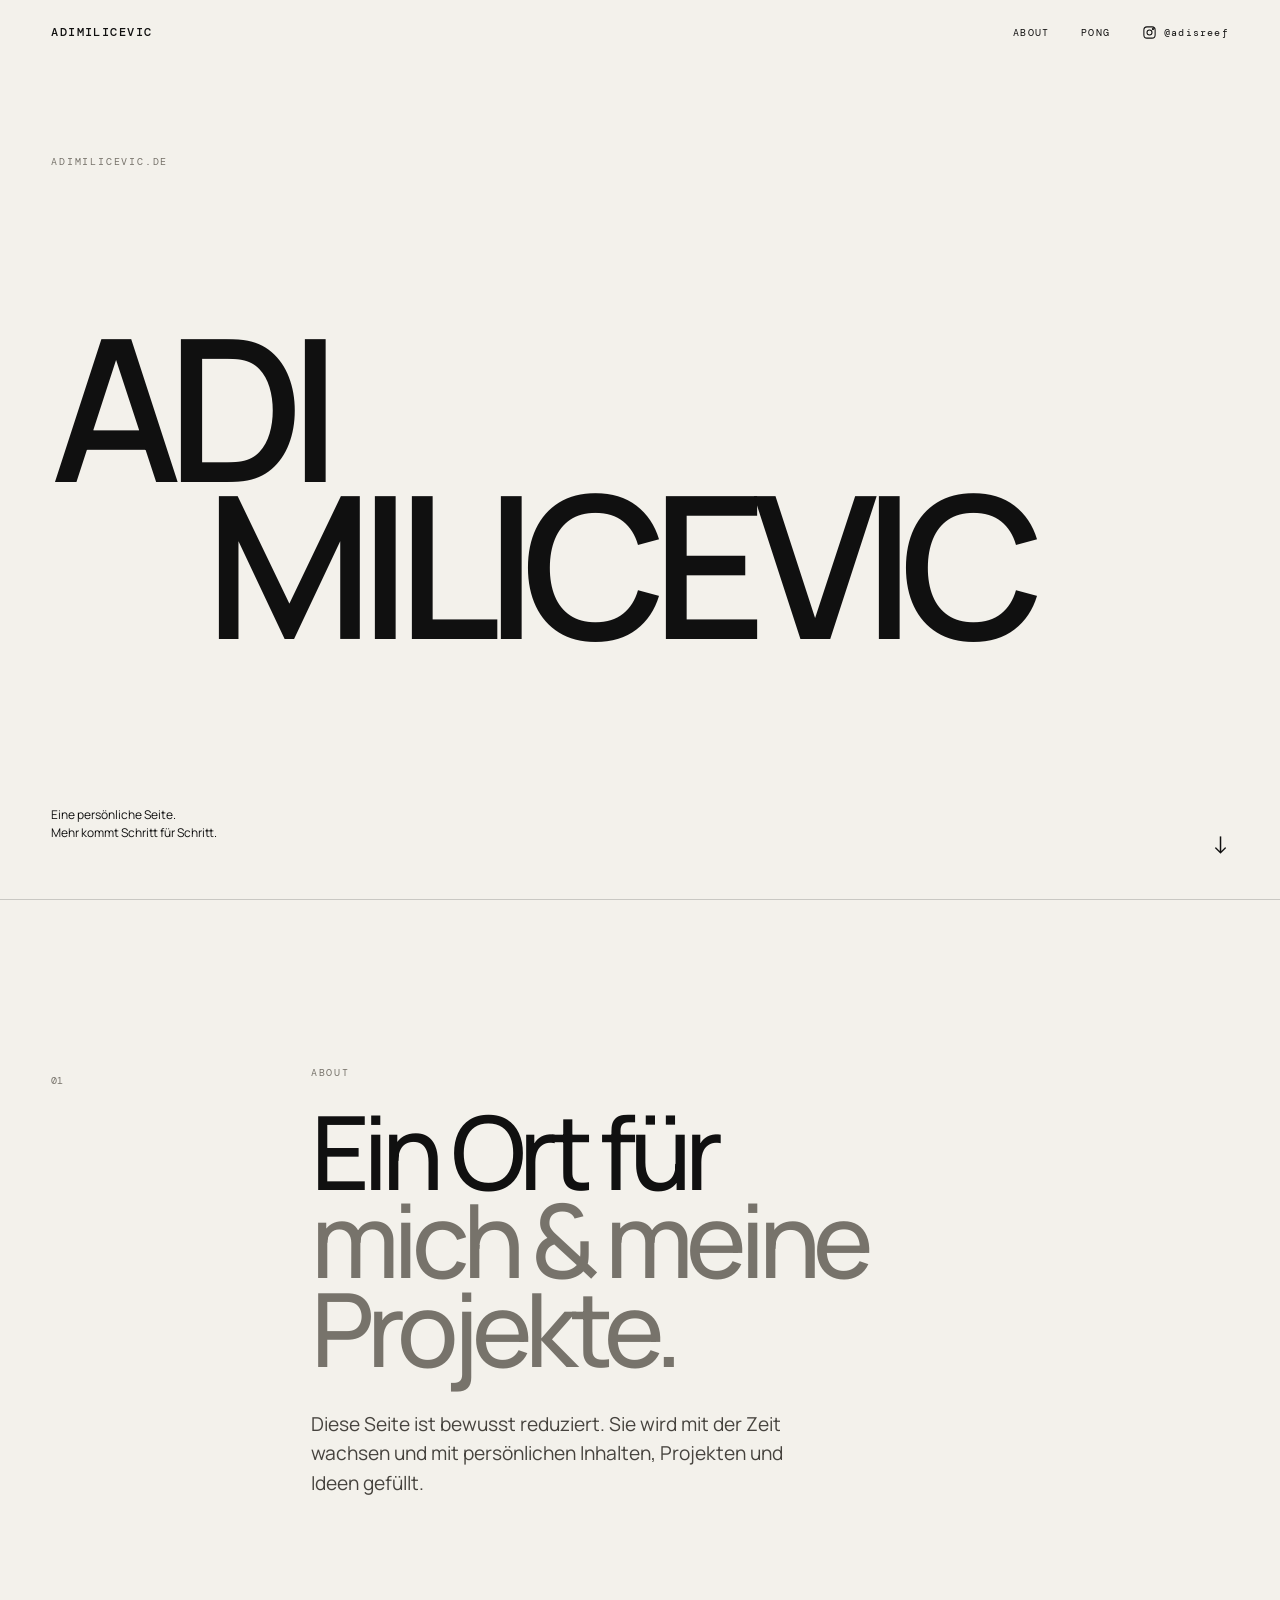
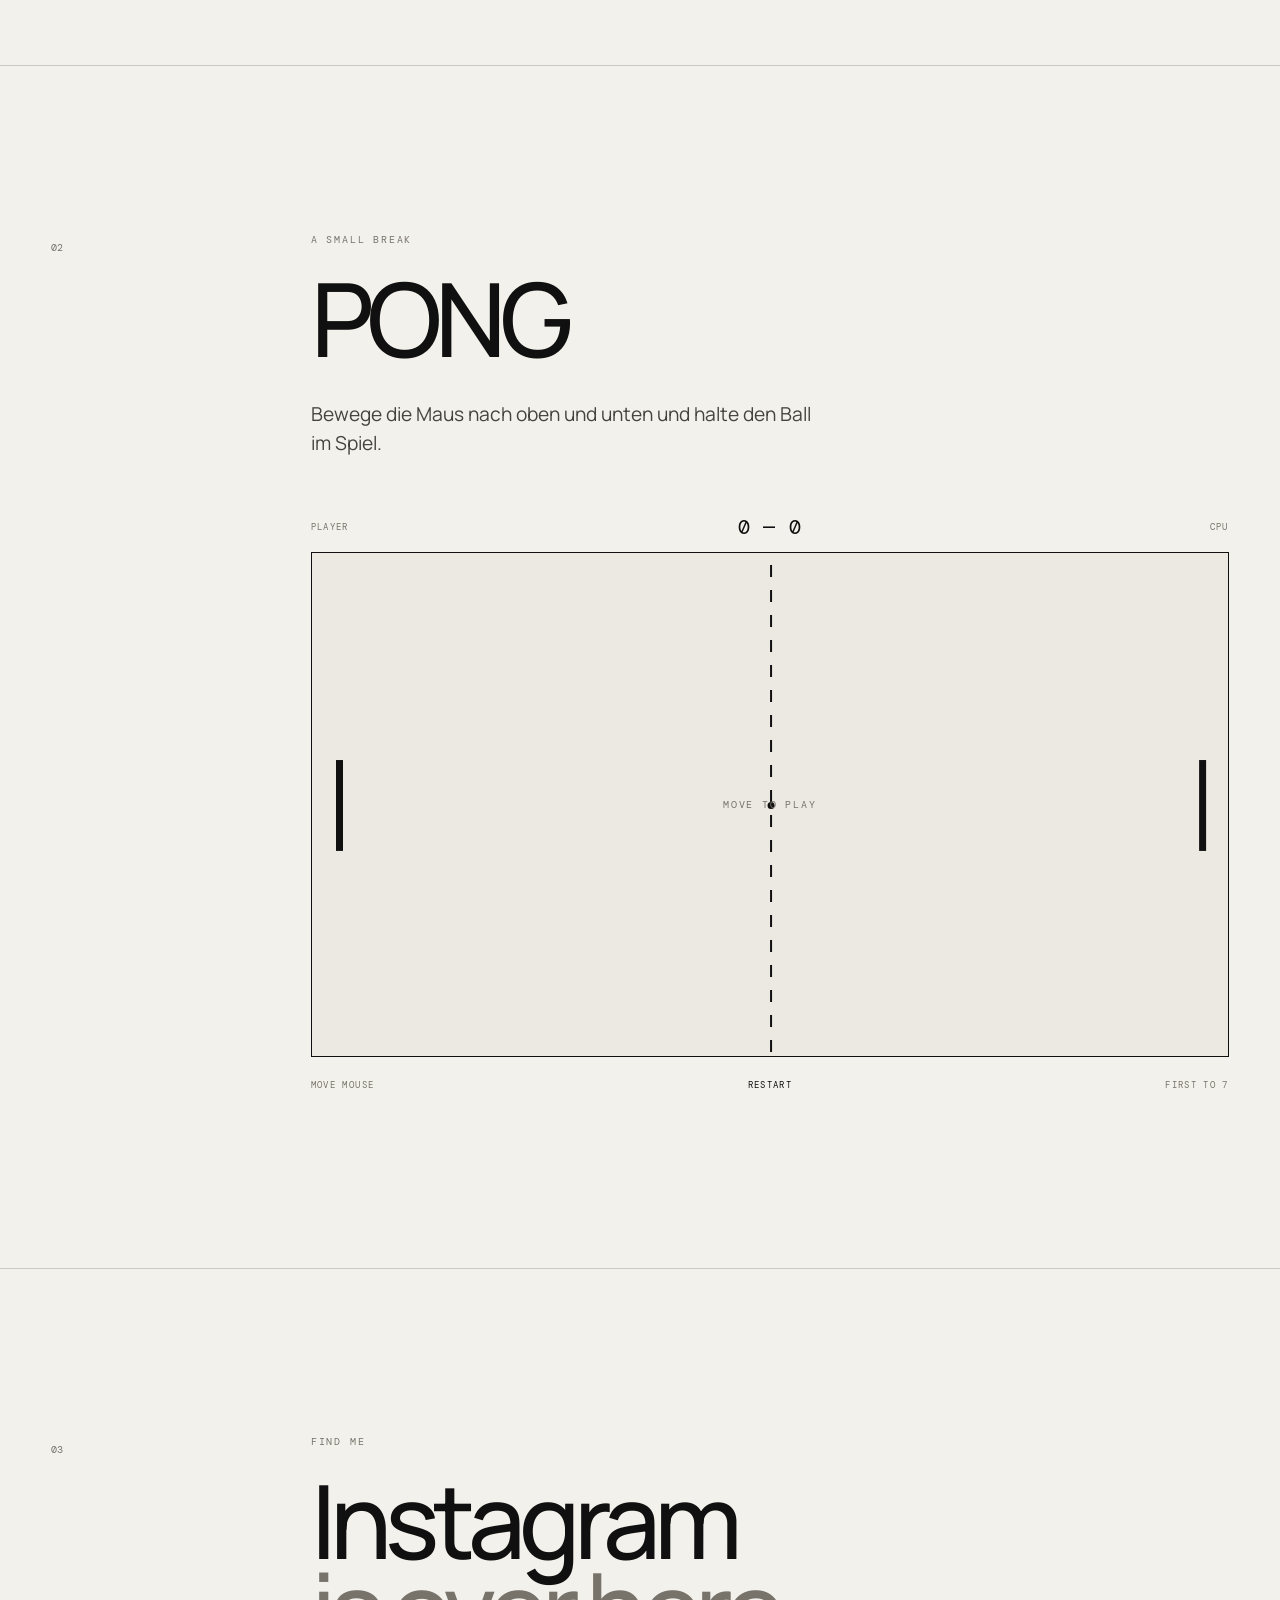
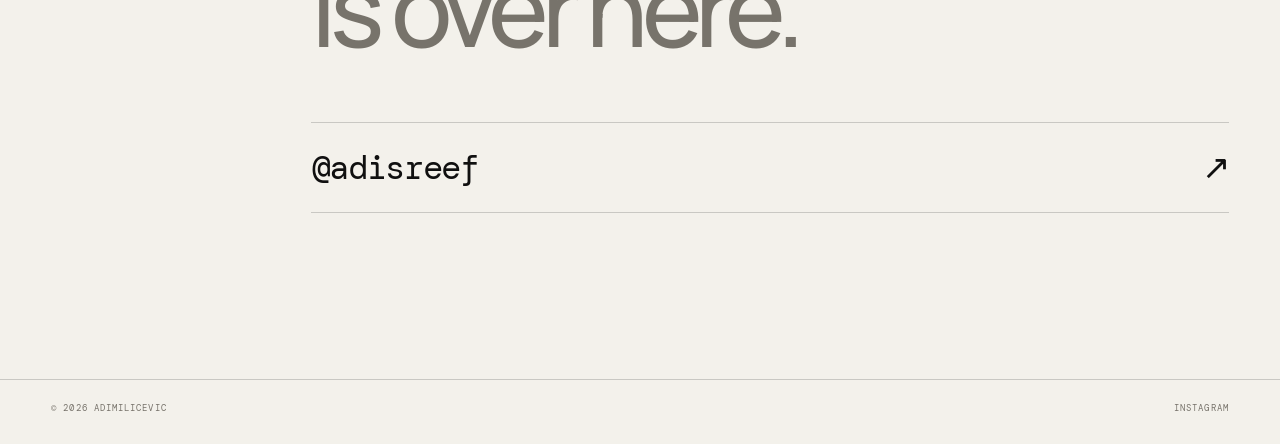
==== index.html @ dd6a11b2 "Add files via upload" ====
<!doctype html>
<html lang="de">
<head>
  <meta charset="utf-8">
  <meta name="viewport" content="width=device-width, initial-scale=1">
  <meta name="description" content="Adi Milicevic — persönliche Website.">
  <title>ADIMILICEVIC — personal</title>
  <link rel="stylesheet" href="style.css">
</head>
<body>
  <header class="site-header">
    <a class="brand" href="#top" aria-label="ADIMILICEVIC Startseite">ADIMILICEVIC</a>
    <nav aria-label="Hauptnavigation">
      <a href="#about">ABOUT</a>
      <a href="#pong">PONG</a>
      <a class="instagram-link" href="https://www.instagram.com/adisreef/" target="_blank" rel="noopener noreferrer" aria-label="Instagram @adisreef">
        <svg viewBox="0 0 24 24" aria-hidden="true"><rect x="3" y="3" width="18" height="18" rx="5"></rect><circle cx="12" cy="12" r="4"></circle><circle cx="17.5" cy="6.5" r="1"></circle></svg>
        <span>@adisreef</span>
      </a>
    </nav>
  </header>

  <main id="top">
    <section class="hero">
      <p class="eyebrow reveal">ADIMILICEVIC.DE</p>
      <h1 class="hero-title reveal">
        <span>ADI</span>
        <span>MILICEVIC</span>
      </h1>
      <div class="hero-bottom reveal">
        <p>Eine persönliche Seite.<br>Mehr kommt Schritt für Schritt.</p>
        <span class="scroll-mark" aria-hidden="true">↓</span>
      </div>
    </section>

    <section id="about" class="section about">
      <div class="section-number">01</div>
      <div>
        <p class="section-kicker">ABOUT</p>
        <h2>Ein Ort für<br><em>mich &amp; meine Projekte.</em></h2>
        <p class="body-copy">Diese Seite ist bewusst reduziert. Sie wird mit der Zeit wachsen und mit persönlichen Inhalten, Projekten und Ideen gefüllt.</p>
      </div>
    </section>

    <section id="pong" class="section pong-section">
      <div class="section-number">02</div>
      <div class="pong-content">
        <div class="pong-heading">
          <p class="section-kicker">A SMALL BREAK</p>
          <h2>PONG</h2>
          <p class="body-copy">Bewege die Maus nach oben und unten und halte den Ball im Spiel.</p>
        </div>

        <div class="pong-frame">
          <div class="pong-topline">
            <span>PLAYER</span>
            <span id="score" aria-live="polite">0 — 0</span>
            <span>CPU</span>
          </div>
          <div class="pong-stage" id="pongStage">
            <canvas id="pongCanvas" aria-label="Pong-Spiel"></canvas>
            <div class="pong-message" id="pongMessage">MOVE TO PLAY</div>
          </div>
          <div class="pong-bottomline">
            <span>MOVE MOUSE</span>
            <button id="restart" type="button">RESTART</button>
            <span>FIRST TO 7</span>
          </div>
        </div>
      </div>
    </section>

    <section class="section contact">
      <div class="section-number">03</div>
      <div class="contact-content">
        <p class="section-kicker">FIND ME</p>
        <h2>Instagram<br><em>is over here.</em></h2>
        <a class="big-link" href="https://www.instagram.com/adisreef/" target="_blank" rel="noopener noreferrer">
          <span>@adisreef</span>
          <span aria-hidden="true">↗</span>
        </a>
      </div>
    </section>
  </main>

  <footer>
    <span>© <span id="year"></span> ADIMILICEVIC</span>
    <a href="https://www.instagram.com/adisreef/" target="_blank" rel="noopener noreferrer">INSTAGRAM</a>
  </footer>

  <script src="script.js"></script>
</body>
</html>
---- style.css ----
@import url('https://fonts.googleapis.com/css2?family=DM+Mono:wght@400;500&family=Manrope:wght@400;500;600;700&display=swap');

:root {
  --bg: #f3f1eb;
  --ink: #101010;
  --muted: #77736b;
  --line: rgba(16,16,16,.18);
  --accent: #101010;
  --pad: clamp(20px, 4vw, 56px);
}

* { box-sizing: border-box; }
html { scroll-behavior: smooth; }
body {
  margin: 0;
  background: var(--bg);
  color: var(--ink);
  font-family: "Manrope", Arial, sans-serif;
  -webkit-font-smoothing: antialiased;
}
a { color: inherit; text-decoration: none; }
button { font: inherit; }

.site-header {
  position: absolute;
  inset: 0 0 auto;
  z-index: 10;
  display: flex;
  justify-content: space-between;
  align-items: center;
  gap: 24px;
  padding: 24px var(--pad);
  mix-blend-mode: multiply;
}
.brand, nav a, .section-kicker, .eyebrow, .section-number, footer, .pong-topline, .pong-bottomline {
  font-family: "DM Mono", monospace;
}
.brand {
  font-size: 12px;
  letter-spacing: .12em;
  font-weight: 500;
}
nav { display: flex; align-items: center; gap: clamp(14px, 2.5vw, 34px); }
nav a {
  font-size: 10px;
  letter-spacing: .12em;
  transition: opacity .25s ease;
}
nav a:hover { opacity: .45; }
.instagram-link { display: inline-flex; align-items: center; gap: 7px; }
.instagram-link svg { width: 15px; height: 15px; fill: none; stroke: currentColor; stroke-width: 1.7; }

.hero {
  min-height: 100svh;
  padding: 145px var(--pad) 44px;
  display: flex;
  flex-direction: column;
  justify-content: space-between;
  border-bottom: 1px solid var(--line);
}
.eyebrow { font-size: 10px; letter-spacing: .18em; color: var(--muted); }
.hero-title {
  margin: 5vh 0;
  font-size: clamp(4.2rem, 15.5vw, 15rem);
  line-height: .79;
  letter-spacing: -.075em;
  font-weight: 600;
  text-transform: uppercase;
}
.hero-title span { display: block; }
.hero-title span:last-child { padding-left: clamp(1.5rem, 12vw, 13rem); }
.hero-bottom {
  display: flex;
  justify-content: space-between;
  align-items: flex-end;
  font-size: 12px;
  line-height: 1.55;
}
.scroll-mark { font-size: 24px; line-height: 1; }

.section {
  display: grid;
  grid-template-columns: minmax(50px, 1fr) minmax(0, 4fr);
  gap: 30px;
  padding: clamp(90px, 13vw, 180px) var(--pad);
  border-bottom: 1px solid var(--line);
}
.section-number { font-size: 10px; color: var(--muted); padding-top: 8px; }
.section-kicker { font-size: 10px; letter-spacing: .18em; margin: 0 0 28px; color: var(--muted); }
h2 {
  font-size: clamp(3rem, 8vw, 8.5rem);
  line-height: .86;
  letter-spacing: -.065em;
  font-weight: 500;
  margin: 0;
}
h2 em { font-style: normal; color: var(--muted); }
.body-copy {
  max-width: 520px;
  margin: 38px 0 0;
  font-size: clamp(15px, 1.5vw, 20px);
  line-height: 1.55;
  color: #46433e;
}

.pong-content { min-width: 0; }
.pong-heading { margin-bottom: 55px; }
.pong-frame { max-width: 980px; }
.pong-topline, .pong-bottomline {
  display: grid;
  grid-template-columns: 1fr auto 1fr;
  align-items: center;
  gap: 16px;
  font-size: 9px;
  letter-spacing: .15em;
  color: var(--muted);
  margin-bottom: 12px;
}
.pong-topline span:nth-child(2) { color: var(--ink); font-size: 20px; letter-spacing: .04em; }
.pong-topline span:last-child, .pong-bottomline span:last-child { text-align: right; }
.pong-stage {
  position: relative;
  width: 100%;
  aspect-ratio: 16 / 8.8;
  min-height: 240px;
  border: 1px solid var(--ink);
  background: #ebe9e2;
  overflow: hidden;
  cursor: none;
  touch-action: none;
}
#pongCanvas { display: block; width: 100%; height: 100%; }
.pong-message {
  position: absolute;
  inset: 0;
  display: grid;
  place-items: center;
  pointer-events: none;
  font: 10px "DM Mono", monospace;
  letter-spacing: .18em;
  color: var(--muted);
  transition: opacity .3s ease;
}
.pong-bottomline { margin: 12px 0 0; }
#restart {
  border: 0;
  background: transparent;
  padding: 10px;
  color: var(--ink);
  cursor: pointer;
  letter-spacing: .15em;
  font: 9px "DM Mono", monospace;
}
#restart:hover { text-decoration: underline; }

.contact-content { min-width: 0; }
.contact h2 { margin-bottom: 70px; }
.big-link {
  display: flex;
  justify-content: space-between;
  align-items: center;
  border-top: 1px solid var(--line);
  border-bottom: 1px solid var(--line);
  padding: 22px 0;
  font: clamp(20px, 3vw, 34px) "DM Mono", monospace;
  letter-spacing: -.04em;
  transition: padding .3s ease;
}
.big-link:hover { padding-left: 18px; padding-right: 18px; }

footer {
  display: flex;
  justify-content: space-between;
  gap: 20px;
  padding: 22px var(--pad) 30px;
  font-size: 9px;
  letter-spacing: .12em;
  color: var(--muted);
}

.reveal { animation: rise .9s cubic-bezier(.2,.7,.2,1) both; }
.reveal:nth-child(2) { animation-delay: .08s; }
.reveal:nth-child(3) { animation-delay: .16s; }
@keyframes rise { from { opacity: 0; transform: translateY(22px); } to { opacity: 1; transform: translateY(0); } }

@media (prefers-reduced-motion: reduce) {
  html { scroll-behavior: auto; }
  .reveal { animation: none; }
  .big-link { transition: none; }
}

@media (max-width: 700px) {
  .site-header { position: relative; padding-top: 20px; }
  nav a:not(.instagram-link) { display: none; }
  .hero { min-height: calc(100svh - 58px); padding-top: 70px; }
  .hero-title { font-size: clamp(4rem, 20vw, 7rem); }
  .hero-title span:last-child { padding-left: 0; }
  .section { grid-template-columns: 1fr; gap: 22px; }
  .section-number { padding-top: 0; }
  h2 { font-size: clamp(3.1rem, 15vw, 5.5rem); }
  .pong-stage { min-height: 210px; }
  footer { flex-direction: column; }
}
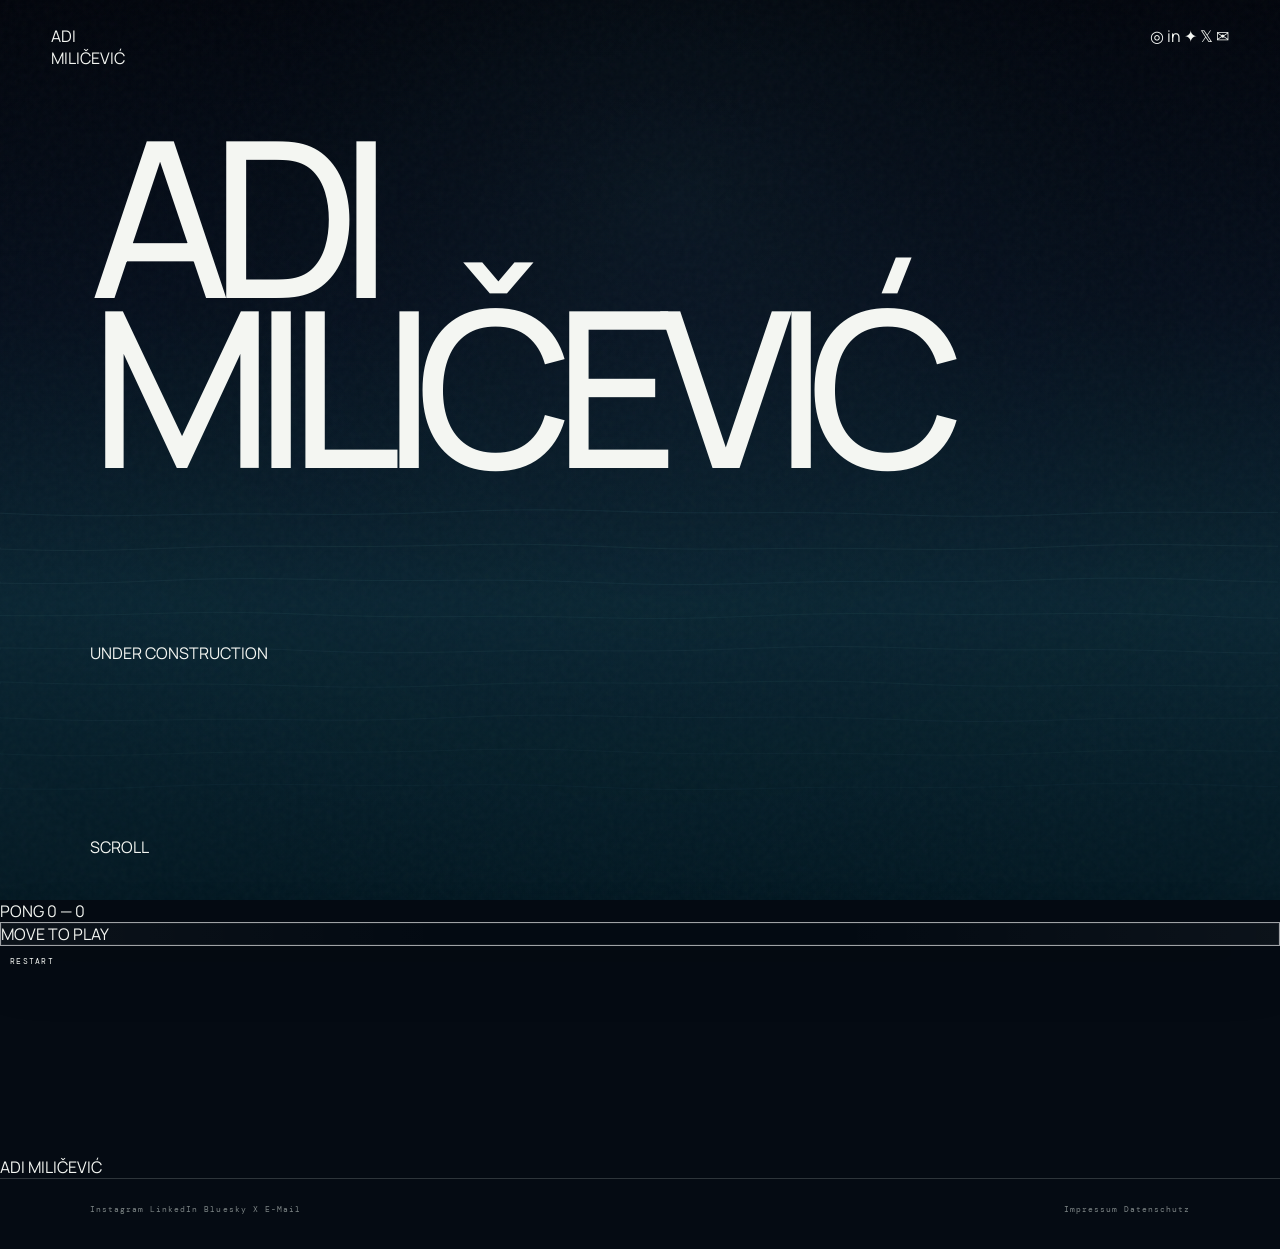
==== commit 75ff26f9: "Add files via upload" ====
--- a/index.html
+++ b/index.html
@@ -3,89 +3,71 @@
 <head>
   <meta charset="utf-8">
   <meta name="viewport" content="width=device-width, initial-scale=1">
-  <meta name="description" content="Adi Milicevic — persönliche Website.">
-  <title>ADIMILICEVIC — personal</title>
+  <meta name="description" content="ADI MILIČEVIĆ — personal website">
+  <title>ADI MILIČEVIĆ</title>
+  <link rel="preconnect" href="https://fonts.googleapis.com">
+  <link rel="preconnect" href="https://fonts.gstatic.com" crossorigin>
+  <link href="https://fonts.googleapis.com/css2?family=DM+Mono:wght@300;400&family=Manrope:wght@300;400;500;600&display=swap" rel="stylesheet">
   <link rel="stylesheet" href="style.css">
 </head>
 <body>
-  <header class="site-header">
-    <a class="brand" href="#top" aria-label="ADIMILICEVIC Startseite">ADIMILICEVIC</a>
-    <nav aria-label="Hauptnavigation">
-      <a href="#about">ABOUT</a>
-      <a href="#pong">PONG</a>
-      <a class="instagram-link" href="https://www.instagram.com/adisreef/" target="_blank" rel="noopener noreferrer" aria-label="Instagram @adisreef">
-        <svg viewBox="0 0 24 24" aria-hidden="true"><rect x="3" y="3" width="18" height="18" rx="5"></rect><circle cx="12" cy="12" r="4"></circle><circle cx="17.5" cy="6.5" r="1"></circle></svg>
-        <span>@adisreef</span>
-      </a>
-    </nav>
+  <canvas id="world" aria-hidden="true"></canvas>
+  <div class="grain" aria-hidden="true"></div>
+
+  <header class="topbar">
+    <a class="brand" href="#top" aria-label="ADI MILIČEVIĆ">ADI<br>MILIČEVIĆ</a>
+    <div class="top-socials" aria-label="Social links">
+      <a href="https://www.instagram.com/adisreef/" target="_blank" rel="noopener" aria-label="Instagram">◎</a>
+      <a href="https://de.linkedin.com/in/adi-milicevic-625405439" target="_blank" rel="noopener" aria-label="LinkedIn">in</a>
+      <a href="https://bsky.app/profile/milicevic.bsky.social" target="_blank" rel="noopener" aria-label="Bluesky">✦</a>
+      <a href="https://x.com/adimilicevic" target="_blank" rel="noopener" aria-label="X">𝕏</a>
+      <a href="mailto:Adi.Milicevic@googlemail.com" aria-label="E-Mail">✉</a>
+    </div>
   </header>
 
   <main id="top">
     <section class="hero">
-      <p class="eyebrow reveal">ADIMILICEVIC.DE</p>
-      <h1 class="hero-title reveal">
-        <span>ADI</span>
-        <span>MILICEVIC</span>
-      </h1>
-      <div class="hero-bottom reveal">
-        <p>Eine persönliche Seite.<br>Mehr kommt Schritt für Schritt.</p>
-        <span class="scroll-mark" aria-hidden="true">↓</span>
+      <div class="hero-name">
+        <h1>ADI<br>MILIČEVIĆ</h1>
+      </div>
+      <div class="construction">UNDER CONSTRUCTION</div>
+      <div class="scroll-note">SCROLL</div>
+    </section>
+
+    <section class="pong-section" id="pong">
+      <div class="pong-wrap">
+        <div class="pong-meta">
+          <span>PONG</span>
+          <span id="score">0 — 0</span>
+        </div>
+        <div class="pong-court" id="pongCourt">
+          <div class="pong-center-line"></div>
+          <div class="paddle paddle-left" id="playerPaddle"></div>
+          <div class="paddle paddle-right" id="cpuPaddle"></div>
+          <div class="ball" id="ball"></div>
+          <div class="pong-message" id="pongMessage">MOVE TO PLAY</div>
+        </div>
+        <button class="restart" id="restart" type="button">RESTART</button>
       </div>
     </section>
 
-    <section id="about" class="section about">
-      <div class="section-number">01</div>
-      <div>
-        <p class="section-kicker">ABOUT</p>
-        <h2>Ein Ort für<br><em>mich &amp; meine Projekte.</em></h2>
-        <p class="body-copy">Diese Seite ist bewusst reduziert. Sie wird mit der Zeit wachsen und mit persönlichen Inhalten, Projekten und Ideen gefüllt.</p>
-      </div>
-    </section>
-
-    <section id="pong" class="section pong-section">
-      <div class="section-number">02</div>
-      <div class="pong-content">
-        <div class="pong-heading">
-          <p class="section-kicker">A SMALL BREAK</p>
-          <h2>PONG</h2>
-          <p class="body-copy">Bewege die Maus nach oben und unten und halte den Ball im Spiel.</p>
-        </div>
-
-        <div class="pong-frame">
-          <div class="pong-topline">
-            <span>PLAYER</span>
-            <span id="score" aria-live="polite">0 — 0</span>
-            <span>CPU</span>
-          </div>
-          <div class="pong-stage" id="pongStage">
-            <canvas id="pongCanvas" aria-label="Pong-Spiel"></canvas>
-            <div class="pong-message" id="pongMessage">MOVE TO PLAY</div>
-          </div>
-          <div class="pong-bottomline">
-            <span>MOVE MOUSE</span>
-            <button id="restart" type="button">RESTART</button>
-            <span>FIRST TO 7</span>
-          </div>
-        </div>
-      </div>
-    </section>
-
-    <section class="section contact">
-      <div class="section-number">03</div>
-      <div class="contact-content">
-        <p class="section-kicker">FIND ME</p>
-        <h2>Instagram<br><em>is over here.</em></h2>
-        <a class="big-link" href="https://www.instagram.com/adisreef/" target="_blank" rel="noopener noreferrer">
-          <span>@adisreef</span>
-          <span aria-hidden="true">↗</span>
-        </a>
-      </div>
+    <section class="sea-section">
+      <div class="sea-copy">ADI MILIČEVIĆ</div>
     </section>
   </main>
 
   <footer>
-    <span>© <span id="year"></span> ADIMILICEVIC</span>
-    <a href="https://www.instagram.com/adisreef/" target="_blank" rel="noopener noreferrer">INSTAGRAM</a>
+    <div class="footer-socials">
+      <a href="https://www.instagram.com/adisreef/" target="_blank" rel="noopener">Instagram</a>
+      <a href="https://de.linkedin.com/in/adi-milicevic-625405439" target="_blank" rel="noopener">LinkedIn</a>
+      <a href="https://bsky.app/profile/milicevic.bsky.social" target="_blank" rel="noopener">Bluesky</a>
+      <a href="https://x.com/adimilicevic" target="_blank" rel="noopener">X</a>
+      <a href="mailto:Adi.Milicevic@googlemail.com">E-Mail</a>
+    </div>
+    <div class="legal">
+      <a href="impressum.html">Impressum</a>
+      <a href="datenschutz.html">Datenschutz</a>
+    </div>
   </footer>
 
   <script src="script.js"></script>
--- a/style.css
+++ b/style.css
@@ -1,203 +1,101 @@
-@import url('https://fonts.googleapis.com/css2?family=DM+Mono:wght@400;500&family=Manrope:wght@400;500;600;700&display=swap');
+@import url('https://fonts.googleapis.com/css2?family=DM+Mono:wght@400;500&family=Manrope:wght@400;500;600&display=swap');
 
-:root {
-  --bg: #f3f1eb;
-  --ink: #101010;
-  --muted: #77736b;
-  --line: rgba(16,16,16,.18);
-  --accent: #101010;
-  --pad: clamp(20px, 4vw, 56px);
+:root{
+  --ink:#f4f6f2;
+  --muted:rgba(226,235,230,.55);
+  --line:rgba(230,240,235,.18);
+  --night:#050b13;
+  --mid:#0b2432;
+  --sea:#061d29;
+}
+*{box-sizing:border-box}
+html{scroll-behavior:smooth}
+body{margin:0;background:#050b13;color:var(--ink);font-family:Manrope,Arial,sans-serif;overflow-x:hidden}
+a{color:inherit;text-decoration:none}
+#world{position:fixed;inset:0;width:100%;height:100%;z-index:-3;background:linear-gradient(180deg,#03060d 0%,#07101d 34%,#0b2633 67%,#041923 100%)}
+.grain{position:fixed;inset:0;z-index:-1;pointer-events:none;opacity:.055;background-image:url("data:image/svg+xml,%3Csvg viewBox='0 0 180 180' xmlns='http://www.w3.org/2000/svg'%3E%3Cfilter id='n'%3E%3CfeTurbulence type='fractalNoise' baseFrequency='.85' numOctaves='3' stitchTiles='stitch'/%3E%3C/filter%3E%3Crect width='100%25' height='100%25' filter='url(%23n)' opacity='.55'/%3E%3C/svg%3E")}
+header{position:absolute;top:0;left:0;right:0;z-index:5;padding:25px clamp(22px,4vw,58px);display:flex;justify-content:space-between;align-items:flex-start}
+.logo{font:500 12px/1.05 "DM Mono",monospace;letter-spacing:.12em}
+nav{display:flex;gap:clamp(16px,3vw,40px);align-items:center}
+nav a{font:9px "DM Mono",monospace;letter-spacing:.14em;color:rgba(244,246,242,.78)}
+nav a:hover{color:#fff}
+.ig{display:flex;gap:7px;align-items:center}
+.ig svg{width:14px;height:14px;fill:none;stroke:currentColor;stroke-width:1.5}
+.hero{min-height:100svh;padding:130px clamp(22px,7vw,105px) 42px;display:flex;flex-direction:column;justify-content:space-between}
+.hero-copy{max-width:1200px}
+.micro,.index,.depth-label,.game-meta,.game-foot,footer{font-family:"DM Mono",monospace}
+.micro{font-size:9px;letter-spacing:.2em;color:var(--muted);margin:0 0 28px}
+h1{font-size:clamp(4.7rem,17vw,17rem);font-weight:500;line-height:.78;letter-spacing:-.09em;margin:0}
+h1 span{color:transparent;-webkit-text-stroke:1px rgba(244,246,242,.72)}
+.intro{font-size:clamp(14px,1.5vw,19px);line-height:1.45;color:rgba(244,246,242,.72);margin-top:50px}
+.depth-label{display:flex;justify-content:space-between;font-size:8px;letter-spacing:.16em;color:var(--muted)}
+.section{min-height:90vh;padding:clamp(100px,15vw,190px) clamp(22px,7vw,105px);display:grid;grid-template-columns:minmax(40px,1fr) minmax(0,4fr);gap:35px;border-top:1px solid var(--line);position:relative}
+.index{font-size:9px;color:var(--muted)}
+.section-main{max-width:1200px}
+h2{font-size:clamp(3.4rem,9.5vw,10rem);line-height:.82;letter-spacing:-.075em;font-weight:500;margin:0}
+h2 em{font-style:normal;color:rgba(226,235,230,.43)}
+.copy{max-width:550px;font-size:clamp(15px,1.5vw,20px);line-height:1.55;color:rgba(226,235,230,.66);margin:42px 0 0}
+.pong-section{min-height:auto;padding-bottom:180px}
+.game{margin-top:70px;max-width:1000px}
+.game-meta,.game-foot{display:grid;grid-template-columns:1fr auto 1fr;align-items:center;font-size:8px;letter-spacing:.16em;color:var(--muted);margin:0 0 12px}
+.game-meta strong{font:400 20px "DM Mono",monospace;color:var(--ink);letter-spacing:.05em}
+.game-meta span:last-child,.game-foot span:last-child{text-align:right}
+.court{aspect-ratio:16/8.6;border:1px solid rgba(244,246,242,.32);background:rgba(1,10,16,.22);position:relative;overflow:hidden;cursor:none;touch-action:none;backdrop-filter:blur(2px)}
+#pong{width:100%;height:100%;display:block}
+.start{position:absolute;inset:0;display:grid;place-items:center;font:8px "DM Mono",monospace;letter-spacing:.2em;color:var(--muted);pointer-events:none;transition:opacity .35s}
+.game-foot{margin-top:11px}
+button{border:0;background:none;color:var(--ink);font:8px "DM Mono",monospace;letter-spacing:.16em;padding:10px;cursor:pointer}
+button:hover{text-decoration:underline}
+.sea{min-height:100vh;background:linear-gradient(180deg,rgba(3,17,24,0) 0%,rgba(2,19,27,.3) 40%,rgba(1,16,23,.62) 100%);padding-bottom:220px}
+footer{display:flex;justify-content:space-between;gap:20px;padding:25px clamp(22px,7vw,105px) 35px;border-top:1px solid var(--line);font-size:8px;letter-spacing:.13em;color:var(--muted)}
+@media(max-width:700px){
+ header{padding:19px 20px}.hero{padding:100px 20px 30px}nav a:not(.ig){display:none}
+ h1{font-size:clamp(4.3rem,20vw,7.5rem)}.section{grid-template-columns:1fr;gap:20px;padding-left:20px;padding-right:20px}
+ .index{order:-1}.pong-section{padding-bottom:120px}.court{aspect-ratio:1.35}.sea{padding-bottom:170px}
+ footer{padding-left:20px;padding-right:20px;flex-direction:column}
+}
+@media(prefers-reduced-motion:reduce){html{scroll-behavior:auto}}
+
+
+/* Final Pong glass treatment */
+.pong-court {
+  position: relative;
+  overflow: hidden;
+  background: rgba(2, 10, 18, 0.24) !important;
+  border: 1px solid rgba(255,255,255,0.62) !important;
+  box-shadow:
+    0 0 0 1px rgba(255,255,255,0.06) inset,
+    0 18px 60px rgba(0,0,0,0.18);
+  backdrop-filter: blur(1.5px);
+  -webkit-backdrop-filter: blur(1.5px);
 }
 
-* { box-sizing: border-box; }
-html { scroll-behavior: smooth; }
-body {
-  margin: 0;
-  background: var(--bg);
-  color: var(--ink);
-  font-family: "Manrope", Arial, sans-serif;
-  -webkit-font-smoothing: antialiased;
-}
-a { color: inherit; text-decoration: none; }
-button { font: inherit; }
-
-.site-header {
+.pong-court::before {
+  content: "";
   position: absolute;
-  inset: 0 0 auto;
-  z-index: 10;
-  display: flex;
-  justify-content: space-between;
-  align-items: center;
-  gap: 24px;
-  padding: 24px var(--pad);
-  mix-blend-mode: multiply;
-}
-.brand, nav a, .section-kicker, .eyebrow, .section-number, footer, .pong-topline, .pong-bottomline {
-  font-family: "DM Mono", monospace;
-}
-.brand {
-  font-size: 12px;
-  letter-spacing: .12em;
-  font-weight: 500;
-}
-nav { display: flex; align-items: center; gap: clamp(14px, 2.5vw, 34px); }
-nav a {
-  font-size: 10px;
-  letter-spacing: .12em;
-  transition: opacity .25s ease;
-}
-nav a:hover { opacity: .45; }
-.instagram-link { display: inline-flex; align-items: center; gap: 7px; }
-.instagram-link svg { width: 15px; height: 15px; fill: none; stroke: currentColor; stroke-width: 1.7; }
-
-.hero {
-  min-height: 100svh;
-  padding: 145px var(--pad) 44px;
-  display: flex;
-  flex-direction: column;
-  justify-content: space-between;
-  border-bottom: 1px solid var(--line);
-}
-.eyebrow { font-size: 10px; letter-spacing: .18em; color: var(--muted); }
-.hero-title {
-  margin: 5vh 0;
-  font-size: clamp(4.2rem, 15.5vw, 15rem);
-  line-height: .79;
-  letter-spacing: -.075em;
-  font-weight: 600;
-  text-transform: uppercase;
-}
-.hero-title span { display: block; }
-.hero-title span:last-child { padding-left: clamp(1.5rem, 12vw, 13rem); }
-.hero-bottom {
-  display: flex;
-  justify-content: space-between;
-  align-items: flex-end;
-  font-size: 12px;
-  line-height: 1.55;
-}
-.scroll-mark { font-size: 24px; line-height: 1; }
-
-.section {
-  display: grid;
-  grid-template-columns: minmax(50px, 1fr) minmax(0, 4fr);
-  gap: 30px;
-  padding: clamp(90px, 13vw, 180px) var(--pad);
-  border-bottom: 1px solid var(--line);
-}
-.section-number { font-size: 10px; color: var(--muted); padding-top: 8px; }
-.section-kicker { font-size: 10px; letter-spacing: .18em; margin: 0 0 28px; color: var(--muted); }
-h2 {
-  font-size: clamp(3rem, 8vw, 8.5rem);
-  line-height: .86;
-  letter-spacing: -.065em;
-  font-weight: 500;
-  margin: 0;
-}
-h2 em { font-style: normal; color: var(--muted); }
-.body-copy {
-  max-width: 520px;
-  margin: 38px 0 0;
-  font-size: clamp(15px, 1.5vw, 20px);
-  line-height: 1.55;
-  color: #46433e;
+  inset: 0;
+  background: linear-gradient(
+    90deg,
+    rgba(255,255,255,0.035),
+    transparent 35%,
+    transparent 65%,
+    rgba(255,255,255,0.035)
+  );
+  pointer-events: none;
 }
 
-.pong-content { min-width: 0; }
-.pong-heading { margin-bottom: 55px; }
-.pong-frame { max-width: 980px; }
-.pong-topline, .pong-bottomline {
-  display: grid;
-  grid-template-columns: 1fr auto 1fr;
-  align-items: center;
-  gap: 16px;
-  font-size: 9px;
-  letter-spacing: .15em;
-  color: var(--muted);
-  margin-bottom: 12px;
-}
-.pong-topline span:nth-child(2) { color: var(--ink); font-size: 20px; letter-spacing: .04em; }
-.pong-topline span:last-child, .pong-bottomline span:last-child { text-align: right; }
-.pong-stage {
-  position: relative;
-  width: 100%;
-  aspect-ratio: 16 / 8.8;
-  min-height: 240px;
-  border: 1px solid var(--ink);
-  background: #ebe9e2;
-  overflow: hidden;
-  cursor: none;
-  touch-action: none;
-}
-#pongCanvas { display: block; width: 100%; height: 100%; }
-.pong-message {
-  position: absolute;
-  inset: 0;
-  display: grid;
-  place-items: center;
-  pointer-events: none;
-  font: 10px "DM Mono", monospace;
-  letter-spacing: .18em;
-  color: var(--muted);
-  transition: opacity .3s ease;
-}
-.pong-bottomline { margin: 12px 0 0; }
-#restart {
-  border: 0;
-  background: transparent;
-  padding: 10px;
-  color: var(--ink);
-  cursor: pointer;
-  letter-spacing: .15em;
-  font: 9px "DM Mono", monospace;
-}
-#restart:hover { text-decoration: underline; }
-
-.contact-content { min-width: 0; }
-.contact h2 { margin-bottom: 70px; }
-.big-link {
-  display: flex;
-  justify-content: space-between;
-  align-items: center;
-  border-top: 1px solid var(--line);
-  border-bottom: 1px solid var(--line);
-  padding: 22px 0;
-  font: clamp(20px, 3vw, 34px) "DM Mono", monospace;
-  letter-spacing: -.04em;
-  transition: padding .3s ease;
-}
-.big-link:hover { padding-left: 18px; padding-right: 18px; }
-
-footer {
-  display: flex;
-  justify-content: space-between;
-  gap: 20px;
-  padding: 22px var(--pad) 30px;
-  font-size: 9px;
-  letter-spacing: .12em;
-  color: var(--muted);
+.pong-center-line {
+  opacity: .72;
 }
 
-.reveal { animation: rise .9s cubic-bezier(.2,.7,.2,1) both; }
-.reveal:nth-child(2) { animation-delay: .08s; }
-.reveal:nth-child(3) { animation-delay: .16s; }
-@keyframes rise { from { opacity: 0; transform: translateY(22px); } to { opacity: 1; transform: translateY(0); } }
-
-@media (prefers-reduced-motion: reduce) {
-  html { scroll-behavior: auto; }
-  .reveal { animation: none; }
-  .big-link { transition: none; }
+.paddle,
+.ball {
+  z-index: 2;
 }
 
-@media (max-width: 700px) {
-  .site-header { position: relative; padding-top: 20px; }
-  nav a:not(.instagram-link) { display: none; }
-  .hero { min-height: calc(100svh - 58px); padding-top: 70px; }
-  .hero-title { font-size: clamp(4rem, 20vw, 7rem); }
-  .hero-title span:last-child { padding-left: 0; }
-  .section { grid-template-columns: 1fr; gap: 22px; }
-  .section-number { padding-top: 0; }
-  h2 { font-size: clamp(3.1rem, 15vw, 5.5rem); }
-  .pong-stage { min-height: 210px; }
-  footer { flex-direction: column; }
+.pong-message,
+.pong-meta,
+.restart {
+  position: relative;
+  z-index: 3;
 }
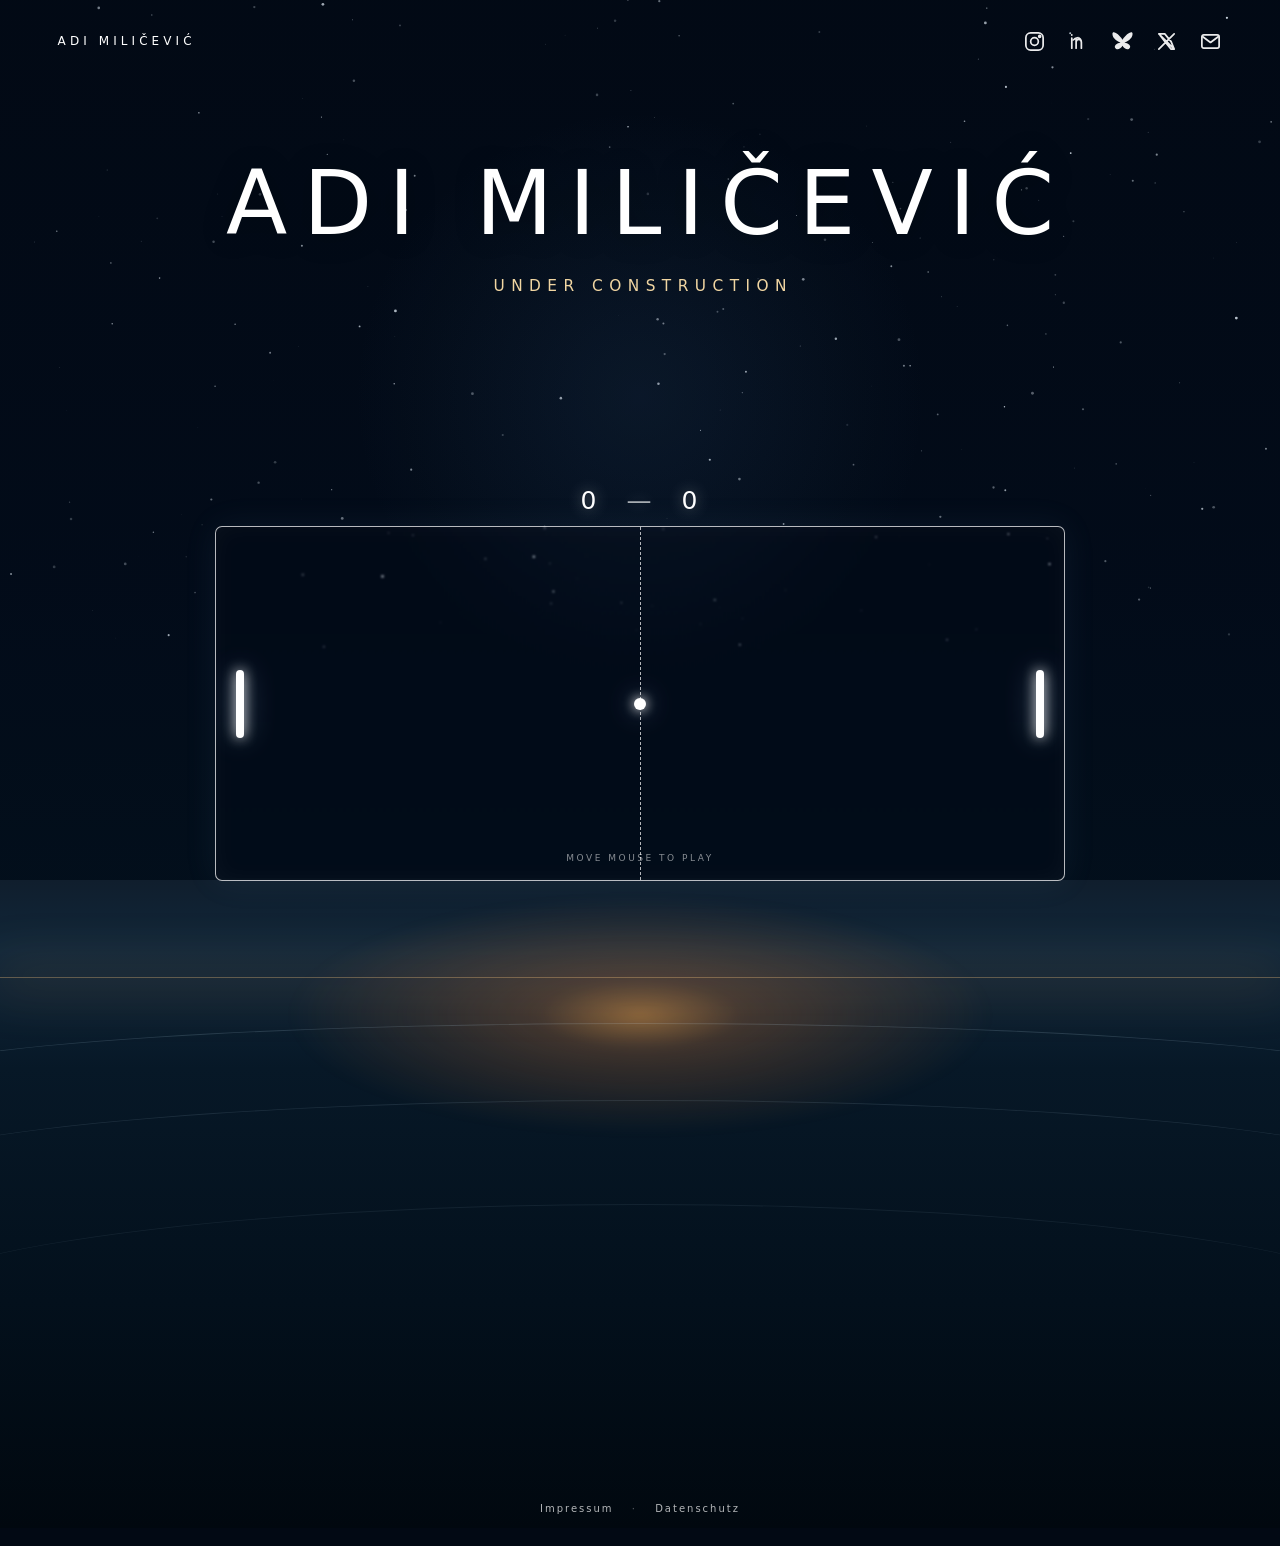
==== commit e642b529: "Add files via upload" ====
--- a/index.html
+++ b/index.html
@@ -1,75 +1,70 @@
 <!doctype html>
 <html lang="de">
 <head>
-  <meta charset="utf-8">
-  <meta name="viewport" content="width=device-width, initial-scale=1">
-  <meta name="description" content="ADI MILIČEVIĆ — personal website">
-  <title>ADI MILIČEVIĆ</title>
-  <link rel="preconnect" href="https://fonts.googleapis.com">
-  <link rel="preconnect" href="https://fonts.gstatic.com" crossorigin>
-  <link href="https://fonts.googleapis.com/css2?family=DM+Mono:wght@300;400&family=Manrope:wght@300;400;500;600&display=swap" rel="stylesheet">
-  <link rel="stylesheet" href="style.css">
+<meta charset="utf-8">
+<meta name="viewport" content="width=device-width,initial-scale=1">
+<meta name="description" content="ADI MILIČEVIĆ">
+<title>ADI MILIČEVIĆ</title>
+<link rel="stylesheet" href="style.css">
 </head>
 <body>
-  <canvas id="world" aria-hidden="true"></canvas>
-  <div class="grain" aria-hidden="true"></div>
+<canvas id="sky" aria-hidden="true"></canvas>
+<div class="atmosphere" aria-hidden="true"></div>
 
-  <header class="topbar">
-    <a class="brand" href="#top" aria-label="ADI MILIČEVIĆ">ADI<br>MILIČEVIĆ</a>
-    <div class="top-socials" aria-label="Social links">
-      <a href="https://www.instagram.com/adisreef/" target="_blank" rel="noopener" aria-label="Instagram">◎</a>
-      <a href="https://de.linkedin.com/in/adi-milicevic-625405439" target="_blank" rel="noopener" aria-label="LinkedIn">in</a>
-      <a href="https://bsky.app/profile/milicevic.bsky.social" target="_blank" rel="noopener" aria-label="Bluesky">✦</a>
-      <a href="https://x.com/adimilicevic" target="_blank" rel="noopener" aria-label="X">𝕏</a>
-      <a href="mailto:Adi.Milicevic@googlemail.com" aria-label="E-Mail">✉</a>
+<header class="top">
+  <a class="name-mark" href="#top" aria-label="ADI MILIČEVIĆ">ADI MILIČEVIĆ</a>
+  <nav class="socials" aria-label="Social Media">
+    <a href="https://www.instagram.com/adisreef/" target="_blank" rel="noopener" aria-label="Instagram" title="Instagram">
+      <svg viewBox="0 0 24 24"><rect x="3" y="3" width="18" height="18" rx="5"/><circle cx="12" cy="12" r="4"/><circle cx="17.4" cy="6.7" r="1"/></svg>
+    </a>
+    <a href="https://de.linkedin.com/in/adi-milicevic-625405439" target="_blank" rel="noopener" aria-label="LinkedIn" title="LinkedIn">
+      <svg viewBox="0 0 24 24"><path d="M5 8.5V19M5 5.2v.1M9.5 19v-6.2c0-2 1.1-3.1 2.8-3.1 1.8 0 2.7 1.2 2.7 3.2V19M9.5 10v9M15 19v-5.8c0-3.1-1.7-5.1-4.4-5.1-1.9 0-3.1 1.1-3.8 2.2"/></svg>
+    </a>
+    <a href="https://bsky.app/profile/milicevic.bsky.social" target="_blank" rel="noopener" aria-label="Bluesky" title="Bluesky">
+      <svg viewBox="0 0 24 24"><path d="M12 10.1C10.9 8.2 7.8 4.4 5.1 3.1 2.5 1.8 1.5 2.3 1.5 4.2c0 2.3 1.3 4.4 3.5 6.2 1.5 1.2 3.3 2.2 5 2.8-1.8.2-3.8.8-5.1 2.2-1.5 1.6-1.2 3.5.5 4.3 2.1 1 4.9-.4 6.6-3.2 1.7 2.8 4.5 4.2 6.6 3.2 1.7-.8 2-2.7.5-4.3-1.3-1.4-3.3-2-5.1-2.2 1.7-.6 3.5-1.6 5-2.8 2.2-1.8 3.5-3.9 3.5-6.2 0-1.9-1-2.4-3.6-1.1C16.2 4.4 13.1 8.2 12 10.1Z"/></svg>
+    </a>
+    <a href="https://x.com/adimilicevic" target="_blank" rel="noopener" aria-label="X" title="X">
+      <svg viewBox="0 0 24 24"><path d="M4 4l16 16M20 4L4 20M7 4h3.2l6.6 8.1L20 20h-3.2l-6.6-8.1L4 4h3Z"/></svg>
+    </a>
+    <a href="mailto:Adi.Milicevic@googlemail.com" aria-label="E-Mail" title="E-Mail">
+      <svg viewBox="0 0 24 24"><rect x="3" y="5" width="18" height="14" rx="2"/><path d="m4 7 8 6 8-6"/></svg>
+    </a>
+  </nav>
+</header>
+
+<main id="top">
+  <section class="hero">
+    <h1>ADI MILIČEVIĆ</h1>
+    <div class="construction">UNDER CONSTRUCTION</div>
+  </section>
+
+  <section class="pong-section" aria-label="Pong">
+    <div class="pong">
+      <div class="pong-score"><span id="playerScore">0</span><span class="dash">—</span><span id="cpuScore">0</span></div>
+      <div class="court" id="court">
+        <div class="center-line"></div>
+        <div class="paddle left" id="player"></div>
+        <div class="paddle right" id="cpu"></div>
+        <div class="ball" id="ball"></div>
+        <div class="pong-hint" id="hint">MOVE MOUSE TO PLAY</div>
+      </div>
     </div>
-  </header>
+  </section>
 
-  <main id="top">
-    <section class="hero">
-      <div class="hero-name">
-        <h1>ADI<br>MILIČEVIĆ</h1>
-      </div>
-      <div class="construction">UNDER CONSTRUCTION</div>
-      <div class="scroll-note">SCROLL</div>
-    </section>
+  <section class="ocean" aria-hidden="true">
+    <div class="sun-glow"></div>
+    <div class="horizon"></div>
+    <div class="wave wave-1"></div>
+    <div class="wave wave-2"></div>
+    <div class="wave wave-3"></div>
+  </section>
+</main>
 
-    <section class="pong-section" id="pong">
-      <div class="pong-wrap">
-        <div class="pong-meta">
-          <span>PONG</span>
-          <span id="score">0 — 0</span>
-        </div>
-        <div class="pong-court" id="pongCourt">
-          <div class="pong-center-line"></div>
-          <div class="paddle paddle-left" id="playerPaddle"></div>
-          <div class="paddle paddle-right" id="cpuPaddle"></div>
-          <div class="ball" id="ball"></div>
-          <div class="pong-message" id="pongMessage">MOVE TO PLAY</div>
-        </div>
-        <button class="restart" id="restart" type="button">RESTART</button>
-      </div>
-    </section>
-
-    <section class="sea-section">
-      <div class="sea-copy">ADI MILIČEVIĆ</div>
-    </section>
-  </main>
-
-  <footer>
-    <div class="footer-socials">
-      <a href="https://www.instagram.com/adisreef/" target="_blank" rel="noopener">Instagram</a>
-      <a href="https://de.linkedin.com/in/adi-milicevic-625405439" target="_blank" rel="noopener">LinkedIn</a>
-      <a href="https://bsky.app/profile/milicevic.bsky.social" target="_blank" rel="noopener">Bluesky</a>
-      <a href="https://x.com/adimilicevic" target="_blank" rel="noopener">X</a>
-      <a href="mailto:Adi.Milicevic@googlemail.com">E-Mail</a>
-    </div>
-    <div class="legal">
-      <a href="impressum.html">Impressum</a>
-      <a href="datenschutz.html">Datenschutz</a>
-    </div>
-  </footer>
-
-  <script src="script.js"></script>
+<footer>
+  <a href="impressum.html">Impressum</a>
+  <span>·</span>
+  <a href="datenschutz.html">Datenschutz</a>
+</footer>
+<script src="script.js"></script>
 </body>
-</html>
+</html>
--- a/style.css
+++ b/style.css
@@ -1,101 +1,2 @@
-@import url('https://fonts.googleapis.com/css2?family=DM+Mono:wght@400;500&family=Manrope:wght@400;500;600&display=swap');
-
-:root{
-  --ink:#f4f6f2;
-  --muted:rgba(226,235,230,.55);
-  --line:rgba(230,240,235,.18);
-  --night:#050b13;
-  --mid:#0b2432;
-  --sea:#061d29;
-}
-*{box-sizing:border-box}
-html{scroll-behavior:smooth}
-body{margin:0;background:#050b13;color:var(--ink);font-family:Manrope,Arial,sans-serif;overflow-x:hidden}
-a{color:inherit;text-decoration:none}
-#world{position:fixed;inset:0;width:100%;height:100%;z-index:-3;background:linear-gradient(180deg,#03060d 0%,#07101d 34%,#0b2633 67%,#041923 100%)}
-.grain{position:fixed;inset:0;z-index:-1;pointer-events:none;opacity:.055;background-image:url("data:image/svg+xml,%3Csvg viewBox='0 0 180 180' xmlns='http://www.w3.org/2000/svg'%3E%3Cfilter id='n'%3E%3CfeTurbulence type='fractalNoise' baseFrequency='.85' numOctaves='3' stitchTiles='stitch'/%3E%3C/filter%3E%3Crect width='100%25' height='100%25' filter='url(%23n)' opacity='.55'/%3E%3C/svg%3E")}
-header{position:absolute;top:0;left:0;right:0;z-index:5;padding:25px clamp(22px,4vw,58px);display:flex;justify-content:space-between;align-items:flex-start}
-.logo{font:500 12px/1.05 "DM Mono",monospace;letter-spacing:.12em}
-nav{display:flex;gap:clamp(16px,3vw,40px);align-items:center}
-nav a{font:9px "DM Mono",monospace;letter-spacing:.14em;color:rgba(244,246,242,.78)}
-nav a:hover{color:#fff}
-.ig{display:flex;gap:7px;align-items:center}
-.ig svg{width:14px;height:14px;fill:none;stroke:currentColor;stroke-width:1.5}
-.hero{min-height:100svh;padding:130px clamp(22px,7vw,105px) 42px;display:flex;flex-direction:column;justify-content:space-between}
-.hero-copy{max-width:1200px}
-.micro,.index,.depth-label,.game-meta,.game-foot,footer{font-family:"DM Mono",monospace}
-.micro{font-size:9px;letter-spacing:.2em;color:var(--muted);margin:0 0 28px}
-h1{font-size:clamp(4.7rem,17vw,17rem);font-weight:500;line-height:.78;letter-spacing:-.09em;margin:0}
-h1 span{color:transparent;-webkit-text-stroke:1px rgba(244,246,242,.72)}
-.intro{font-size:clamp(14px,1.5vw,19px);line-height:1.45;color:rgba(244,246,242,.72);margin-top:50px}
-.depth-label{display:flex;justify-content:space-between;font-size:8px;letter-spacing:.16em;color:var(--muted)}
-.section{min-height:90vh;padding:clamp(100px,15vw,190px) clamp(22px,7vw,105px);display:grid;grid-template-columns:minmax(40px,1fr) minmax(0,4fr);gap:35px;border-top:1px solid var(--line);position:relative}
-.index{font-size:9px;color:var(--muted)}
-.section-main{max-width:1200px}
-h2{font-size:clamp(3.4rem,9.5vw,10rem);line-height:.82;letter-spacing:-.075em;font-weight:500;margin:0}
-h2 em{font-style:normal;color:rgba(226,235,230,.43)}
-.copy{max-width:550px;font-size:clamp(15px,1.5vw,20px);line-height:1.55;color:rgba(226,235,230,.66);margin:42px 0 0}
-.pong-section{min-height:auto;padding-bottom:180px}
-.game{margin-top:70px;max-width:1000px}
-.game-meta,.game-foot{display:grid;grid-template-columns:1fr auto 1fr;align-items:center;font-size:8px;letter-spacing:.16em;color:var(--muted);margin:0 0 12px}
-.game-meta strong{font:400 20px "DM Mono",monospace;color:var(--ink);letter-spacing:.05em}
-.game-meta span:last-child,.game-foot span:last-child{text-align:right}
-.court{aspect-ratio:16/8.6;border:1px solid rgba(244,246,242,.32);background:rgba(1,10,16,.22);position:relative;overflow:hidden;cursor:none;touch-action:none;backdrop-filter:blur(2px)}
-#pong{width:100%;height:100%;display:block}
-.start{position:absolute;inset:0;display:grid;place-items:center;font:8px "DM Mono",monospace;letter-spacing:.2em;color:var(--muted);pointer-events:none;transition:opacity .35s}
-.game-foot{margin-top:11px}
-button{border:0;background:none;color:var(--ink);font:8px "DM Mono",monospace;letter-spacing:.16em;padding:10px;cursor:pointer}
-button:hover{text-decoration:underline}
-.sea{min-height:100vh;background:linear-gradient(180deg,rgba(3,17,24,0) 0%,rgba(2,19,27,.3) 40%,rgba(1,16,23,.62) 100%);padding-bottom:220px}
-footer{display:flex;justify-content:space-between;gap:20px;padding:25px clamp(22px,7vw,105px) 35px;border-top:1px solid var(--line);font-size:8px;letter-spacing:.13em;color:var(--muted)}
-@media(max-width:700px){
- header{padding:19px 20px}.hero{padding:100px 20px 30px}nav a:not(.ig){display:none}
- h1{font-size:clamp(4.3rem,20vw,7.5rem)}.section{grid-template-columns:1fr;gap:20px;padding-left:20px;padding-right:20px}
- .index{order:-1}.pong-section{padding-bottom:120px}.court{aspect-ratio:1.35}.sea{padding-bottom:170px}
- footer{padding-left:20px;padding-right:20px;flex-direction:column}
-}
-@media(prefers-reduced-motion:reduce){html{scroll-behavior:auto}}
-
-
-/* Final Pong glass treatment */
-.pong-court {
-  position: relative;
-  overflow: hidden;
-  background: rgba(2, 10, 18, 0.24) !important;
-  border: 1px solid rgba(255,255,255,0.62) !important;
-  box-shadow:
-    0 0 0 1px rgba(255,255,255,0.06) inset,
-    0 18px 60px rgba(0,0,0,0.18);
-  backdrop-filter: blur(1.5px);
-  -webkit-backdrop-filter: blur(1.5px);
-}
-
-.pong-court::before {
-  content: "";
-  position: absolute;
-  inset: 0;
-  background: linear-gradient(
-    90deg,
-    rgba(255,255,255,0.035),
-    transparent 35%,
-    transparent 65%,
-    rgba(255,255,255,0.035)
-  );
-  pointer-events: none;
-}
-
-.pong-center-line {
-  opacity: .72;
-}
-
-.paddle,
-.ball {
-  z-index: 2;
-}
-
-.pong-message,
-.pong-meta,
-.restart {
-  position: relative;
-  z-index: 3;
-}
+*{box-sizing:border-box}html{scroll-behavior:smooth}body{margin:0;background:#020914;color:#fff;font-family:Inter,ui-sans-serif,system-ui,-apple-system,BlinkMacSystemFont,"Segoe UI",sans-serif;overflow-x:hidden}a{color:inherit;text-decoration:none}#sky{position:fixed;inset:0;width:100%;height:100%;z-index:-5;background:#020914}.atmosphere{position:fixed;inset:0;z-index:-4;pointer-events:none;background:radial-gradient(circle at 50% 44%,rgba(54,91,133,.15),transparent 35%),linear-gradient(180deg,rgba(1,8,18,.05),rgba(1,8,18,.28) 65%,rgba(1,10,15,.58));mix-blend-mode:screen}.top{position:fixed;top:0;left:0;right:0;height:82px;padding:28px 4.5vw;display:flex;align-items:center;justify-content:space-between;z-index:20}.name-mark{font-size:12px;letter-spacing:.34em;font-weight:500;white-space:nowrap}.socials{display:flex;align-items:center;gap:20px}.socials a{width:24px;height:24px;display:grid;place-items:center;opacity:.92;transition:opacity .25s,transform .25s}.socials a:hover{opacity:1;transform:translateY(-2px)}.socials svg{width:23px;height:23px;fill:none;stroke:currentColor;stroke-width:1.8;stroke-linecap:round;stroke-linejoin:round}.socials a:nth-child(3) svg{fill:currentColor;stroke:none}.hero{min-height:51vh;padding:155px 24px 25px;display:flex;flex-direction:column;align-items:center;justify-content:flex-start;text-align:center;position:relative}.hero h1{margin:0;font-size:clamp(42px,7vw,104px);font-weight:300;letter-spacing:.18em;line-height:1.08;text-indent:.18em;text-shadow:0 2px 28px rgba(0,0,0,.28)}.construction{margin-top:25px;font-size:clamp(11px,1.2vw,16px);letter-spacing:.42em;text-indent:.42em;color:#f1d6a2;font-weight:300}.pong-section{position:relative;z-index:5;padding:15px 5vw 0}.pong{width:min(850px,90vw);margin:auto;position:relative}.pong-score{height:52px;display:flex;justify-content:center;align-items:center;gap:28px;font-size:25px;font-weight:300;letter-spacing:.08em;text-shadow:0 0 15px rgba(255,255,255,.45)}.dash{opacity:.65}.court{height:min(355px,42vw);min-height:240px;position:relative;border:1px solid rgba(255,255,255,.72);border-radius:7px;background:rgba(1,9,19,.16);box-shadow:0 0 35px rgba(118,177,220,.08),inset 0 0 25px rgba(255,255,255,.035);backdrop-filter:blur(1px);-webkit-backdrop-filter:blur(1px);overflow:hidden}.center-line{position:absolute;top:0;bottom:0;left:50%;border-left:1px dashed rgba(255,255,255,.7)}.paddle{position:absolute;width:8px;height:68px;top:50%;transform:translateY(-50%);border-radius:5px;background:#fff;box-shadow:0 0 13px rgba(255,255,255,.95),0 0 30px rgba(170,220,255,.45)}.left{left:20px}.right{right:20px}.ball{position:absolute;width:12px;height:12px;border-radius:50%;background:#fff;box-shadow:0 0 12px #fff,0 0 28px rgba(175,225,255,.65);left:50%;top:50%;transform:translate(-50%,-50%)}.pong-hint{position:absolute;left:50%;bottom:17px;transform:translateX(-50%);font-size:9px;letter-spacing:.28em;white-space:nowrap;opacity:.52}.ocean{height:72vh;min-height:510px;position:relative;margin-top:-1px;overflow:hidden;background:linear-gradient(180deg,#101e2d 0%,#10273a 11%,#071827 29%,#03101c 65%,#01080f 100%)}.sun-glow{position:absolute;left:50%;top:0;width:62vw;height:30vh;transform:translateX(-50%);background:radial-gradient(ellipse,rgba(255,166,72,.52) 0%,rgba(255,139,54,.22) 18%,transparent 63%);filter:blur(5px)}.horizon{position:absolute;left:0;right:0;top:15%;height:1px;background:rgba(255,194,122,.35);box-shadow:0 0 55px 12px rgba(255,157,77,.16)}.wave{position:absolute;left:-10%;width:120%;border-radius:50%;border-top:1px solid rgba(190,224,241,.16);transform-origin:center}.wave-1{top:22%;height:19%;animation:wave 12s ease-in-out infinite}.wave-2{top:34%;height:24%;animation:wave 17s ease-in-out -4s infinite reverse;opacity:.72}.wave-3{top:50%;height:34%;animation:wave 23s ease-in-out -8s infinite;opacity:.48}@keyframes wave{0%,100%{transform:translateX(-1.5%) rotate(-.7deg) scaleY(.96)}50%{transform:translateX(1.5%) rotate(.7deg) scaleY(1.04)}}footer{position:relative;z-index:10;margin-top:-55px;padding:30px 20px 32px;text-align:center;font-size:10px;letter-spacing:.2em;color:rgba(255,255,255,.7)}footer a:hover{color:#fff}footer span{margin:0 13px;color:rgba(255,255,255,.35)}@media(max-width:700px){.top{padding:22px 20px}.name-mark{font-size:10px;letter-spacing:.24em}.socials{gap:12px}.socials a,.socials svg{width:20px;height:20px}.hero{padding-top:125px;min-height:43vh}.hero h1{font-size:clamp(30px,9vw,58px);letter-spacing:.13em;text-indent:.13em}.construction{font-size:9px;letter-spacing:.3em;text-indent:.3em;margin-top:20px}.pong-section{padding-top:10px}.court{height:250px;min-height:0}.paddle{height:55px;width:7px}.left{left:13px}.right{right:13px}.pong-hint{font-size:7px;letter-spacing:.19em}.ocean{height:66vh;min-height:450px}.sun-glow{width:100vw}footer{margin-top:-35px}}@media(prefers-reduced-motion:reduce){.wave{animation:none!important}}
+ .legal-page{min-height:100vh;padding:80px 7vw;background:radial-gradient(circle at 50% 0%,#17334a,#020914 55%);color:#fff}.legal-page main{max-width:760px;margin:auto}.legal-page h1{font-size:clamp(38px,7vw,80px);font-weight:300;letter-spacing:.08em;margin:80px 0 40px}.legal-page p{font-size:16px;line-height:1.8;color:rgba(255,255,255,.78)}.legal-page a{color:#fff}
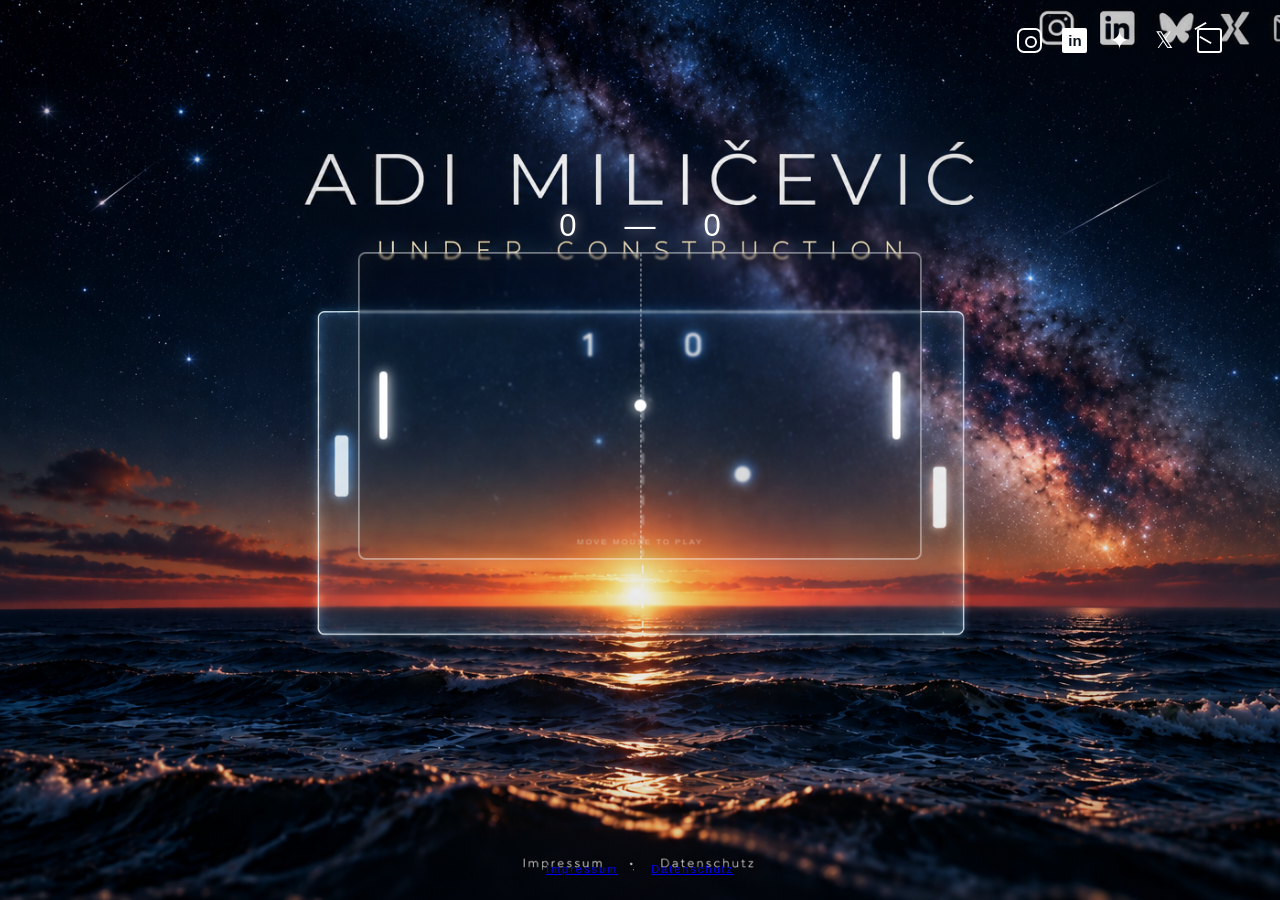
==== commit 97278854: "Add files via upload" ====
--- a/index.html
+++ b/index.html
@@ -1,70 +1,15 @@
-<!doctype html>
-<html lang="de">
-<head>
-<meta charset="utf-8">
-<meta name="viewport" content="width=device-width,initial-scale=1">
-<meta name="description" content="ADI MILIČEVIĆ">
-<title>ADI MILIČEVIĆ</title>
-<link rel="stylesheet" href="style.css">
-</head>
-<body>
-<canvas id="sky" aria-hidden="true"></canvas>
-<div class="atmosphere" aria-hidden="true"></div>
-
-<header class="top">
-  <a class="name-mark" href="#top" aria-label="ADI MILIČEVIĆ">ADI MILIČEVIĆ</a>
-  <nav class="socials" aria-label="Social Media">
-    <a href="https://www.instagram.com/adisreef/" target="_blank" rel="noopener" aria-label="Instagram" title="Instagram">
-      <svg viewBox="0 0 24 24"><rect x="3" y="3" width="18" height="18" rx="5"/><circle cx="12" cy="12" r="4"/><circle cx="17.4" cy="6.7" r="1"/></svg>
-    </a>
-    <a href="https://de.linkedin.com/in/adi-milicevic-625405439" target="_blank" rel="noopener" aria-label="LinkedIn" title="LinkedIn">
-      <svg viewBox="0 0 24 24"><path d="M5 8.5V19M5 5.2v.1M9.5 19v-6.2c0-2 1.1-3.1 2.8-3.1 1.8 0 2.7 1.2 2.7 3.2V19M9.5 10v9M15 19v-5.8c0-3.1-1.7-5.1-4.4-5.1-1.9 0-3.1 1.1-3.8 2.2"/></svg>
-    </a>
-    <a href="https://bsky.app/profile/milicevic.bsky.social" target="_blank" rel="noopener" aria-label="Bluesky" title="Bluesky">
-      <svg viewBox="0 0 24 24"><path d="M12 10.1C10.9 8.2 7.8 4.4 5.1 3.1 2.5 1.8 1.5 2.3 1.5 4.2c0 2.3 1.3 4.4 3.5 6.2 1.5 1.2 3.3 2.2 5 2.8-1.8.2-3.8.8-5.1 2.2-1.5 1.6-1.2 3.5.5 4.3 2.1 1 4.9-.4 6.6-3.2 1.7 2.8 4.5 4.2 6.6 3.2 1.7-.8 2-2.7.5-4.3-1.3-1.4-3.3-2-5.1-2.2 1.7-.6 3.5-1.6 5-2.8 2.2-1.8 3.5-3.9 3.5-6.2 0-1.9-1-2.4-3.6-1.1C16.2 4.4 13.1 8.2 12 10.1Z"/></svg>
-    </a>
-    <a href="https://x.com/adimilicevic" target="_blank" rel="noopener" aria-label="X" title="X">
-      <svg viewBox="0 0 24 24"><path d="M4 4l16 16M20 4L4 20M7 4h3.2l6.6 8.1L20 20h-3.2l-6.6-8.1L4 4h3Z"/></svg>
-    </a>
-    <a href="mailto:Adi.Milicevic@googlemail.com" aria-label="E-Mail" title="E-Mail">
-      <svg viewBox="0 0 24 24"><rect x="3" y="5" width="18" height="14" rx="2"/><path d="m4 7 8 6 8-6"/></svg>
-    </a>
-  </nav>
-</header>
-
-<main id="top">
-  <section class="hero">
-    <h1>ADI MILIČEVIĆ</h1>
-    <div class="construction">UNDER CONSTRUCTION</div>
-  </section>
-
-  <section class="pong-section" aria-label="Pong">
-    <div class="pong">
-      <div class="pong-score"><span id="playerScore">0</span><span class="dash">—</span><span id="cpuScore">0</span></div>
-      <div class="court" id="court">
-        <div class="center-line"></div>
-        <div class="paddle left" id="player"></div>
-        <div class="paddle right" id="cpu"></div>
-        <div class="ball" id="ball"></div>
-        <div class="pong-hint" id="hint">MOVE MOUSE TO PLAY</div>
-      </div>
-    </div>
-  </section>
-
-  <section class="ocean" aria-hidden="true">
-    <div class="sun-glow"></div>
-    <div class="horizon"></div>
-    <div class="wave wave-1"></div>
-    <div class="wave wave-2"></div>
-    <div class="wave wave-3"></div>
-  </section>
-</main>
-
-<footer>
-  <a href="impressum.html">Impressum</a>
-  <span>·</span>
-  <a href="datenschutz.html">Datenschutz</a>
-</footer>
-<script src="script.js"></script>
-</body>
-</html>+<!doctype html><html lang="de"><head><meta charset="utf-8"><meta name="viewport" content="width=device-width,initial-scale=1"><title>ADI MILIČEVIĆ</title><link rel="stylesheet" href="style.css"></head><body>
+<div class="scene" aria-hidden="true"></div><canvas id="stars" aria-hidden="true"></canvas><div class="vignette" aria-hidden="true"></div>
+<div class="click-icons" aria-label="Social Media">
+<a class="ig" href="https://www.instagram.com/adisreef/" target="_blank" rel="noopener" aria-label="Instagram"></a>
+<a class="li" href="https://de.linkedin.com/in/adi-milicevic-625405439" target="_blank" rel="noopener" aria-label="LinkedIn"></a>
+<a class="bs" href="https://bsky.app/profile/milicevic.bsky.social" target="_blank" rel="noopener" aria-label="Bluesky"></a>
+<a class="xx" href="https://x.com/adimilicevic" target="_blank" rel="noopener" aria-label="X"></a>
+<a class="mail" href="mailto:Adi.Milicevic@googlemail.com" aria-label="E-Mail"></a>
+</div>
+<div class="pong" id="pong">
+  <div class="score"><span id="ps">0</span><span>—</span><span id="cs">0</span></div>
+  <div class="court" id="court"><div class="mid"></div><div class="pad left" id="p1"></div><div class="pad right" id="p2"></div><div class="ball" id="ball"></div><div class="hint" id="hint">MOVE MOUSE TO PLAY</div></div>
+</div>
+<footer><a href="impressum.html">Impressum</a><span>·</span><a href="datenschutz.html">Datenschutz</a></footer>
+<script src="script.js"></script></body></html>
--- a/style.css
+++ b/style.css
@@ -1,2 +1 @@
-*{box-sizing:border-box}html{scroll-behavior:smooth}body{margin:0;background:#020914;color:#fff;font-family:Inter,ui-sans-serif,system-ui,-apple-system,BlinkMacSystemFont,"Segoe UI",sans-serif;overflow-x:hidden}a{color:inherit;text-decoration:none}#sky{position:fixed;inset:0;width:100%;height:100%;z-index:-5;background:#020914}.atmosphere{position:fixed;inset:0;z-index:-4;pointer-events:none;background:radial-gradient(circle at 50% 44%,rgba(54,91,133,.15),transparent 35%),linear-gradient(180deg,rgba(1,8,18,.05),rgba(1,8,18,.28) 65%,rgba(1,10,15,.58));mix-blend-mode:screen}.top{position:fixed;top:0;left:0;right:0;height:82px;padding:28px 4.5vw;display:flex;align-items:center;justify-content:space-between;z-index:20}.name-mark{font-size:12px;letter-spacing:.34em;font-weight:500;white-space:nowrap}.socials{display:flex;align-items:center;gap:20px}.socials a{width:24px;height:24px;display:grid;place-items:center;opacity:.92;transition:opacity .25s,transform .25s}.socials a:hover{opacity:1;transform:translateY(-2px)}.socials svg{width:23px;height:23px;fill:none;stroke:currentColor;stroke-width:1.8;stroke-linecap:round;stroke-linejoin:round}.socials a:nth-child(3) svg{fill:currentColor;stroke:none}.hero{min-height:51vh;padding:155px 24px 25px;display:flex;flex-direction:column;align-items:center;justify-content:flex-start;text-align:center;position:relative}.hero h1{margin:0;font-size:clamp(42px,7vw,104px);font-weight:300;letter-spacing:.18em;line-height:1.08;text-indent:.18em;text-shadow:0 2px 28px rgba(0,0,0,.28)}.construction{margin-top:25px;font-size:clamp(11px,1.2vw,16px);letter-spacing:.42em;text-indent:.42em;color:#f1d6a2;font-weight:300}.pong-section{position:relative;z-index:5;padding:15px 5vw 0}.pong{width:min(850px,90vw);margin:auto;position:relative}.pong-score{height:52px;display:flex;justify-content:center;align-items:center;gap:28px;font-size:25px;font-weight:300;letter-spacing:.08em;text-shadow:0 0 15px rgba(255,255,255,.45)}.dash{opacity:.65}.court{height:min(355px,42vw);min-height:240px;position:relative;border:1px solid rgba(255,255,255,.72);border-radius:7px;background:rgba(1,9,19,.16);box-shadow:0 0 35px rgba(118,177,220,.08),inset 0 0 25px rgba(255,255,255,.035);backdrop-filter:blur(1px);-webkit-backdrop-filter:blur(1px);overflow:hidden}.center-line{position:absolute;top:0;bottom:0;left:50%;border-left:1px dashed rgba(255,255,255,.7)}.paddle{position:absolute;width:8px;height:68px;top:50%;transform:translateY(-50%);border-radius:5px;background:#fff;box-shadow:0 0 13px rgba(255,255,255,.95),0 0 30px rgba(170,220,255,.45)}.left{left:20px}.right{right:20px}.ball{position:absolute;width:12px;height:12px;border-radius:50%;background:#fff;box-shadow:0 0 12px #fff,0 0 28px rgba(175,225,255,.65);left:50%;top:50%;transform:translate(-50%,-50%)}.pong-hint{position:absolute;left:50%;bottom:17px;transform:translateX(-50%);font-size:9px;letter-spacing:.28em;white-space:nowrap;opacity:.52}.ocean{height:72vh;min-height:510px;position:relative;margin-top:-1px;overflow:hidden;background:linear-gradient(180deg,#101e2d 0%,#10273a 11%,#071827 29%,#03101c 65%,#01080f 100%)}.sun-glow{position:absolute;left:50%;top:0;width:62vw;height:30vh;transform:translateX(-50%);background:radial-gradient(ellipse,rgba(255,166,72,.52) 0%,rgba(255,139,54,.22) 18%,transparent 63%);filter:blur(5px)}.horizon{position:absolute;left:0;right:0;top:15%;height:1px;background:rgba(255,194,122,.35);box-shadow:0 0 55px 12px rgba(255,157,77,.16)}.wave{position:absolute;left:-10%;width:120%;border-radius:50%;border-top:1px solid rgba(190,224,241,.16);transform-origin:center}.wave-1{top:22%;height:19%;animation:wave 12s ease-in-out infinite}.wave-2{top:34%;height:24%;animation:wave 17s ease-in-out -4s infinite reverse;opacity:.72}.wave-3{top:50%;height:34%;animation:wave 23s ease-in-out -8s infinite;opacity:.48}@keyframes wave{0%,100%{transform:translateX(-1.5%) rotate(-.7deg) scaleY(.96)}50%{transform:translateX(1.5%) rotate(.7deg) scaleY(1.04)}}footer{position:relative;z-index:10;margin-top:-55px;padding:30px 20px 32px;text-align:center;font-size:10px;letter-spacing:.2em;color:rgba(255,255,255,.7)}footer a:hover{color:#fff}footer span{margin:0 13px;color:rgba(255,255,255,.35)}@media(max-width:700px){.top{padding:22px 20px}.name-mark{font-size:10px;letter-spacing:.24em}.socials{gap:12px}.socials a,.socials svg{width:20px;height:20px}.hero{padding-top:125px;min-height:43vh}.hero h1{font-size:clamp(30px,9vw,58px);letter-spacing:.13em;text-indent:.13em}.construction{font-size:9px;letter-spacing:.3em;text-indent:.3em;margin-top:20px}.pong-section{padding-top:10px}.court{height:250px;min-height:0}.paddle{height:55px;width:7px}.left{left:13px}.right{right:13px}.pong-hint{font-size:7px;letter-spacing:.19em}.ocean{height:66vh;min-height:450px}.sun-glow{width:100vw}footer{margin-top:-35px}}@media(prefers-reduced-motion:reduce){.wave{animation:none!important}}
- .legal-page{min-height:100vh;padding:80px 7vw;background:radial-gradient(circle at 50% 0%,#17334a,#020914 55%);color:#fff}.legal-page main{max-width:760px;margin:auto}.legal-page h1{font-size:clamp(38px,7vw,80px);font-weight:300;letter-spacing:.08em;margin:80px 0 40px}.legal-page p{font-size:16px;line-height:1.8;color:rgba(255,255,255,.78)}.legal-page a{color:#fff}+*{box-sizing:border-box}html,body{margin:0;width:100%;height:100%;overflow:hidden;background:#020812;color:#fff;font-family:Inter,Arial,sans-serif}.scene{position:fixed;inset:-2%;background:url('scene.png') center/cover no-repeat;animation:scene 32s ease-in-out infinite alternate;transform-origin:center;z-index:0}.vignette{position:fixed;inset:0;z-index:2;pointer-events:none;background:radial-gradient(ellipse at center,transparent 45%,rgba(0,0,0,.24) 100%),linear-gradient(180deg,rgba(0,5,14,.05),rgba(0,6,12,.08))}#stars{position:fixed;inset:0;width:100%;height:100%;z-index:1;pointer-events:none;opacity:.55}.click-icons{position:fixed;z-index:10;top:28px;right:4.5vw;display:flex;gap:20px}.click-icons a{width:25px;height:25px;display:block;position:relative}.click-icons a:after{content:'';position:absolute;inset:-5px}.ig{border:2px solid #fff;border-radius:7px}.ig:before{content:'';position:absolute;width:8px;height:8px;border:2px solid #fff;border-radius:50%;left:6px;top:6px}.ig:after{content:'•';font-size:12px;line-height:12px;text-align:center}.li:before{content:'in';position:absolute;inset:0;background:#fff;color:#07101c;font-weight:800;font-size:15px;line-height:25px;text-align:center;border-radius:2px}.bs:before{content:'✦';position:absolute;inset:0;color:#fff;font-size:25px;line-height:25px;text-align:center}.xx:before{content:'𝕏';position:absolute;inset:0;color:#fff;font-size:23px;line-height:25px;text-align:center}.mail{border:2px solid #fff;border-radius:3px}.mail:before,.mail:after{content:'';position:absolute;width:13px;height:2px;background:#fff;top:9px}.mail:before{left:0;transform:rotate(30deg)}.mail:after{right:0;transform:rotate(-30deg)}.pong{position:fixed;z-index:8;left:50%;top:42.2%;width:min(44vw,708px);transform:translate(-50%,-50%)}.score{height:52px;display:flex;justify-content:center;gap:48px;align-items:center;font-size:31px;font-weight:300;text-shadow:0 0 14px rgba(255,255,255,.7)}.court{height:min(24vw,350px);min-height:230px;border:1px solid rgba(255,255,255,.75);border-radius:7px;background:rgba(2,12,23,.08);box-shadow:0 0 30px rgba(180,220,255,.12),inset 0 0 25px rgba(255,255,255,.04);backdrop-filter:blur(1px);position:relative;overflow:hidden;touch-action:none}.mid{position:absolute;top:0;bottom:0;left:50%;border-left:1px dashed rgba(255,255,255,.7)}.pad{position:absolute;top:50%;width:8px;height:68px;transform:translateY(-50%);background:#fff;border-radius:4px;box-shadow:0 0 12px #fff,0 0 28px rgba(180,220,255,.65)}.left{left:20px}.right{right:20px}.ball{position:absolute;width:12px;height:12px;border-radius:50%;background:#fff;box-shadow:0 0 12px #fff,0 0 28px rgba(180,220,255,.7);transform:translate(-50%,-50%)}.hint{position:absolute;bottom:12px;left:50%;transform:translateX(-50%);font-size:8px;letter-spacing:.25em;opacity:.45;white-space:nowrap}footer{position:fixed;z-index:10;bottom:25px;left:50%;transform:translateX(-50%);font-size:11px;letter-spacing:.18em;color:rgba(255,255,255,.82)}footer span{margin:0 14px;color:rgba(255,255,255,.45)}footer a:hover{color:#fff}@keyframes scene{0%{transform:scale(1.015) translate3d(-.3%,0,0)}100%{transform:scale(1.045) translate3d(.3%,-.4%,0)}}@media(max-width:800px){.click-icons{right:20px;gap:11px;top:20px}.click-icons a{width:20px;height:20px}.li:before{font-size:12px;line-height:20px}.bs:before{font-size:20px;line-height:20px}.xx:before{font-size:19px;line-height:20px}.pong{width:78vw;top:43%}.court{height:48vw;min-height:210px}.score{height:40px;font-size:23px;gap:28px}.pad{height:54px;width:7px}.left{left:13px}.right{right:13px}.hint{font-size:6px}footer{bottom:16px;font-size:9px}}
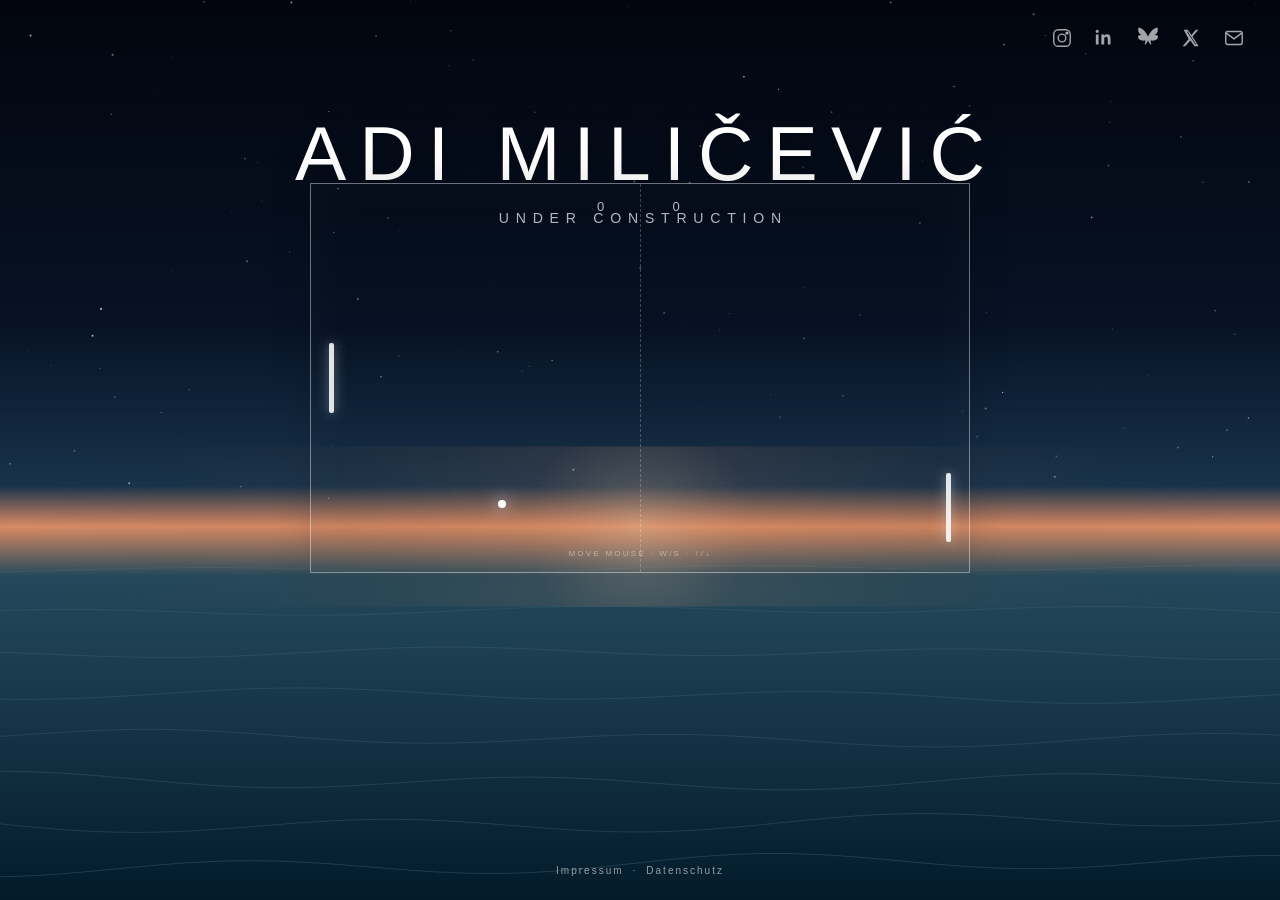
==== commit 5db7a24b: "Add files via upload" ====
--- a/index.html
+++ b/index.html
@@ -1,15 +1,61 @@
-<!doctype html><html lang="de"><head><meta charset="utf-8"><meta name="viewport" content="width=device-width,initial-scale=1"><title>ADI MILIČEVIĆ</title><link rel="stylesheet" href="style.css"></head><body>
-<div class="scene" aria-hidden="true"></div><canvas id="stars" aria-hidden="true"></canvas><div class="vignette" aria-hidden="true"></div>
-<div class="click-icons" aria-label="Social Media">
-<a class="ig" href="https://www.instagram.com/adisreef/" target="_blank" rel="noopener" aria-label="Instagram"></a>
-<a class="li" href="https://de.linkedin.com/in/adi-milicevic-625405439" target="_blank" rel="noopener" aria-label="LinkedIn"></a>
-<a class="bs" href="https://bsky.app/profile/milicevic.bsky.social" target="_blank" rel="noopener" aria-label="Bluesky"></a>
-<a class="xx" href="https://x.com/adimilicevic" target="_blank" rel="noopener" aria-label="X"></a>
-<a class="mail" href="mailto:Adi.Milicevic@googlemail.com" aria-label="E-Mail"></a>
-</div>
-<div class="pong" id="pong">
-  <div class="score"><span id="ps">0</span><span>—</span><span id="cs">0</span></div>
-  <div class="court" id="court"><div class="mid"></div><div class="pad left" id="p1"></div><div class="pad right" id="p2"></div><div class="ball" id="ball"></div><div class="hint" id="hint">MOVE MOUSE TO PLAY</div></div>
-</div>
-<footer><a href="impressum.html">Impressum</a><span>·</span><a href="datenschutz.html">Datenschutz</a></footer>
-<script src="script.js"></script></body></html>
+<!doctype html>
+<html lang="de">
+<head>
+  <meta charset="utf-8">
+  <meta name="viewport" content="width=device-width, initial-scale=1, viewport-fit=cover">
+  <title>ADI MILIČEVIĆ</title>
+  <meta name="description" content="ADI MILIČEVIĆ — Under Construction">
+  <link rel="stylesheet" href="style.css">
+</head>
+<body>
+  <canvas id="world" aria-hidden="true"></canvas>
+
+  <header class="topbar">
+    <div class="socials" aria-label="Social Media und Kontakt">
+      <a href="https://www.instagram.com/adisreef/" target="_blank" rel="noopener noreferrer" aria-label="Instagram">
+        <svg viewBox="0 0 24 24" aria-hidden="true"><rect x="3" y="3" width="18" height="18" rx="5"/><circle cx="12" cy="12" r="4.2"/><circle cx="17.4" cy="6.7" r="1"/></svg>
+      </a>
+      <a href="https://de.linkedin.com/in/adi-milicevic-625405439" target="_blank" rel="noopener noreferrer" aria-label="LinkedIn">
+        <svg viewBox="0 0 24 24" aria-hidden="true"><path d="M5 8.2V19H2V8.2h3ZM3.5 3A1.75 1.75 0 1 1 3.5 6.5 1.75 1.75 0 0 1 3.5 3ZM8 8.2h2.9v1.48h.04c.4-.76 1.38-1.82 3.12-1.82 3.34 0 3.96 2.2 3.96 5.06V19h-3v-5.4c0-1.29-.03-2.95-1.8-2.95-1.8 0-2.08 1.4-2.08 2.85V19H8V8.2Z"/></svg>
+      </a>
+      <a href="https://bsky.app/profile/milicevic.bsky.social" target="_blank" rel="noopener noreferrer" aria-label="Bluesky">
+        <svg viewBox="0 0 24 24" aria-hidden="true"><path d="M12 10.3C11.2 8.7 8.95 4.3 5.65 2.2 2.5.2 1.3.55 1.3 2.1c0 .3.18 2.55.3 3.05.4 1.7 1.85 3.08 3.75 3.7-1.8-.2-3.4.05-4.05 1.1-.75 1.2-.2 3.35 3.1 4.55 1.4.5 3.2.65 4.7.05-.05 1.65-.25 3.15-.65 4.15-.15.4-.1.7.15.7 1.05 0 2.45-2.5 3.4-4.55.95 2.05 2.35 4.55 3.4 4.55.25 0 .3-.3.15-.7-.4-1-.6-2.5-.65-4.15 1.5.6 3.3.45 4.7-.05 3.3-1.2 3.85-3.35 3.1-4.55-.65-1.05-2.25-1.3-4.05-1.1 1.9-.62 3.35-2 3.75-3.7.12-.5.3-2.75.3-3.05 0-1.55-1.2-1.9-4.35.1-3.3 2.1-5.55 6.5-6.35 8.1Z"/></svg>
+      </a>
+      <a href="https://x.com/adimilicevic" target="_blank" rel="noopener noreferrer" aria-label="X">
+        <svg viewBox="0 0 24 24" aria-hidden="true"><path d="M4 3h4.4l4.05 5.7L17.25 3H20l-6.3 7.45L20.3 21h-4.4l-4.55-6.35L5.55 21H2.8l6.7-7.95L4 3Zm3.3 1.8 9.55 14.4h.95L8.25 4.8H7.3Z"/></svg>
+      </a>
+      <a href="mailto:Adi.Milicevic@googlemail.com" aria-label="E-Mail">
+        <svg viewBox="0 0 24 24" aria-hidden="true"><rect x="3" y="5" width="18" height="14" rx="2"/><path d="m4 7 8 6 8-6"/></svg>
+      </a>
+    </div>
+  </header>
+
+  <main>
+    <section class="hero">
+      <div class="title-wrap">
+        <h1>ADI MILIČEVIĆ</h1>
+        <p>UNDER CONSTRUCTION</p>
+      </div>
+
+      <div class="pong-wrap">
+        <div class="pong" id="pong" tabindex="0" aria-label="Pong-Spiel">
+          <div class="score"><span id="playerScore">0</span><span id="computerScore">0</span></div>
+          <div class="paddle player" id="player"></div>
+          <div class="paddle computer" id="computer"></div>
+          <div class="center-line"></div>
+          <div class="ball" id="ball"></div>
+          <div class="pong-hint" id="hint">MOVE MOUSE · W/S · ↑/↓</div>
+        </div>
+      </div>
+    </section>
+  </main>
+
+  <footer>
+    <a href="impressum.html">Impressum</a>
+    <span>·</span>
+    <a href="datenschutz.html">Datenschutz</a>
+  </footer>
+
+  <script src="script.js"></script>
+</body>
+</html>
--- a/style.css
+++ b/style.css
@@ -1 +1,44 @@
-*{box-sizing:border-box}html,body{margin:0;width:100%;height:100%;overflow:hidden;background:#020812;color:#fff;font-family:Inter,Arial,sans-serif}.scene{position:fixed;inset:-2%;background:url('scene.png') center/cover no-repeat;animation:scene 32s ease-in-out infinite alternate;transform-origin:center;z-index:0}.vignette{position:fixed;inset:0;z-index:2;pointer-events:none;background:radial-gradient(ellipse at center,transparent 45%,rgba(0,0,0,.24) 100%),linear-gradient(180deg,rgba(0,5,14,.05),rgba(0,6,12,.08))}#stars{position:fixed;inset:0;width:100%;height:100%;z-index:1;pointer-events:none;opacity:.55}.click-icons{position:fixed;z-index:10;top:28px;right:4.5vw;display:flex;gap:20px}.click-icons a{width:25px;height:25px;display:block;position:relative}.click-icons a:after{content:'';position:absolute;inset:-5px}.ig{border:2px solid #fff;border-radius:7px}.ig:before{content:'';position:absolute;width:8px;height:8px;border:2px solid #fff;border-radius:50%;left:6px;top:6px}.ig:after{content:'•';font-size:12px;line-height:12px;text-align:center}.li:before{content:'in';position:absolute;inset:0;background:#fff;color:#07101c;font-weight:800;font-size:15px;line-height:25px;text-align:center;border-radius:2px}.bs:before{content:'✦';position:absolute;inset:0;color:#fff;font-size:25px;line-height:25px;text-align:center}.xx:before{content:'𝕏';position:absolute;inset:0;color:#fff;font-size:23px;line-height:25px;text-align:center}.mail{border:2px solid #fff;border-radius:3px}.mail:before,.mail:after{content:'';position:absolute;width:13px;height:2px;background:#fff;top:9px}.mail:before{left:0;transform:rotate(30deg)}.mail:after{right:0;transform:rotate(-30deg)}.pong{position:fixed;z-index:8;left:50%;top:42.2%;width:min(44vw,708px);transform:translate(-50%,-50%)}.score{height:52px;display:flex;justify-content:center;gap:48px;align-items:center;font-size:31px;font-weight:300;text-shadow:0 0 14px rgba(255,255,255,.7)}.court{height:min(24vw,350px);min-height:230px;border:1px solid rgba(255,255,255,.75);border-radius:7px;background:rgba(2,12,23,.08);box-shadow:0 0 30px rgba(180,220,255,.12),inset 0 0 25px rgba(255,255,255,.04);backdrop-filter:blur(1px);position:relative;overflow:hidden;touch-action:none}.mid{position:absolute;top:0;bottom:0;left:50%;border-left:1px dashed rgba(255,255,255,.7)}.pad{position:absolute;top:50%;width:8px;height:68px;transform:translateY(-50%);background:#fff;border-radius:4px;box-shadow:0 0 12px #fff,0 0 28px rgba(180,220,255,.65)}.left{left:20px}.right{right:20px}.ball{position:absolute;width:12px;height:12px;border-radius:50%;background:#fff;box-shadow:0 0 12px #fff,0 0 28px rgba(180,220,255,.7);transform:translate(-50%,-50%)}.hint{position:absolute;bottom:12px;left:50%;transform:translateX(-50%);font-size:8px;letter-spacing:.25em;opacity:.45;white-space:nowrap}footer{position:fixed;z-index:10;bottom:25px;left:50%;transform:translateX(-50%);font-size:11px;letter-spacing:.18em;color:rgba(255,255,255,.82)}footer span{margin:0 14px;color:rgba(255,255,255,.45)}footer a:hover{color:#fff}@keyframes scene{0%{transform:scale(1.015) translate3d(-.3%,0,0)}100%{transform:scale(1.045) translate3d(.3%,-.4%,0)}}@media(max-width:800px){.click-icons{right:20px;gap:11px;top:20px}.click-icons a{width:20px;height:20px}.li:before{font-size:12px;line-height:20px}.bs:before{font-size:20px;line-height:20px}.xx:before{font-size:19px;line-height:20px}.pong{width:78vw;top:43%}.court{height:48vw;min-height:210px}.score{height:40px;font-size:23px;gap:28px}.pad{height:54px;width:7px}.left{left:13px}.right{right:13px}.hint{font-size:6px}footer{bottom:16px;font-size:9px}}
+:root{
+  --white:rgba(255,255,255,.92);
+  --soft:rgba(255,255,255,.66);
+  --line:rgba(255,255,255,.34);
+}
+*{box-sizing:border-box}
+html,body{margin:0;width:100%;height:100%;overflow:hidden;background:#02050b;color:#fff;font-family:Arial,Helvetica,sans-serif}
+body{min-height:100svh}
+#world{position:fixed;inset:0;width:100%;height:100%;display:block;z-index:0}
+.topbar{position:fixed;top:0;left:0;right:0;height:76px;z-index:20;display:flex;justify-content:flex-end;align-items:center;padding:0 34px}
+.socials{display:flex;gap:18px;align-items:center}
+.socials a{width:25px;height:25px;display:grid;place-items:center;color:rgba(255,255,255,.82);opacity:.78;transition:opacity .25s,transform .25s}
+.socials a:hover{opacity:1;transform:translateY(-1px)}
+.socials svg{width:22px;height:22px;fill:none;stroke:currentColor;stroke-width:1.55;stroke-linecap:round;stroke-linejoin:round}
+.socials a:nth-child(2) svg,.socials a:nth-child(3) svg,.socials a:nth-child(4) svg{fill:currentColor;stroke:none}
+.hero{position:relative;z-index:10;height:100svh;min-height:620px;display:flex;flex-direction:column;align-items:center}
+.title-wrap{position:absolute;top:12.5vh;text-align:center;pointer-events:none}
+h1{margin:0;font-size:clamp(38px,6vw,82px);font-weight:300;letter-spacing:.17em;text-indent:.17em;line-height:1.05;text-shadow:0 2px 24px rgba(0,0,0,.35)}
+.title-wrap p{margin:17px 0 0;font-size:clamp(11px,1.1vw,15px);letter-spacing:.48em;text-indent:.48em;color:rgba(255,255,255,.72);font-weight:400}
+.pong-wrap{position:absolute;top:42%;left:50%;transform:translate(-50%,-50%);width:min(660px,72vw);height:min(390px,42vw);min-height:250px;min-width:300px}
+.pong{position:relative;width:100%;height:100%;border:1px solid rgba(255,255,255,.42);background:rgba(0,0,0,.035);box-shadow:0 0 40px rgba(0,0,0,.13),inset 0 0 50px rgba(255,255,255,.025);overflow:hidden;outline:none;cursor:none}
+.center-line{position:absolute;top:0;bottom:0;left:50%;border-left:1px dashed rgba(255,255,255,.23)}
+.paddle{position:absolute;width:5px;height:18%;top:41%;background:rgba(255,255,255,.88);box-shadow:0 0 12px rgba(255,255,255,.45);border-radius:2px}
+.player{left:18px}.computer{right:18px}
+.ball{position:absolute;width:8px;height:8px;left:50%;top:50%;margin:-4px;border-radius:50%;background:#fff;box-shadow:0 0 15px rgba(255,255,255,.85)}
+.score{position:absolute;top:15px;left:50%;transform:translateX(-50%);z-index:4;display:flex;gap:65px;font-size:13px;letter-spacing:.25em;color:rgba(255,255,255,.72)}
+.pong-hint{position:absolute;bottom:14px;left:50%;transform:translateX(-50%);font-size:8px;letter-spacing:.28em;color:rgba(255,255,255,.45);white-space:nowrap;transition:opacity .4s}
+footer{position:fixed;z-index:20;bottom:24px;left:50%;transform:translateX(-50%);display:flex;gap:9px;font-size:10px;letter-spacing:.2em;color:rgba(255,255,255,.57)}
+footer a{color:inherit;text-decoration:none}
+footer a:hover{color:#fff}
+@media(max-width:700px){
+  .topbar{padding:0 20px}
+  .socials{gap:12px}
+  .title-wrap{top:13vh}
+  h1{font-size:clamp(28px,8vw,48px);letter-spacing:.11em;text-indent:.11em}
+  .title-wrap p{font-size:9px;letter-spacing:.32em;text-indent:.32em}
+  .pong-wrap{top:44%;width:86vw;height:54vw;min-height:235px}
+  .paddle{width:4px}
+  .player{left:11px}.computer{right:11px}
+}
+
+.legal{position:relative;z-index:10;max-width:760px;margin:0 auto;padding:90px 24px;color:rgba(255,255,255,.9);line-height:1.65}
+.legal h1{font-size:42px;letter-spacing:.08em;text-indent:0;margin-bottom:32px}
+.legal a{color:#fff}
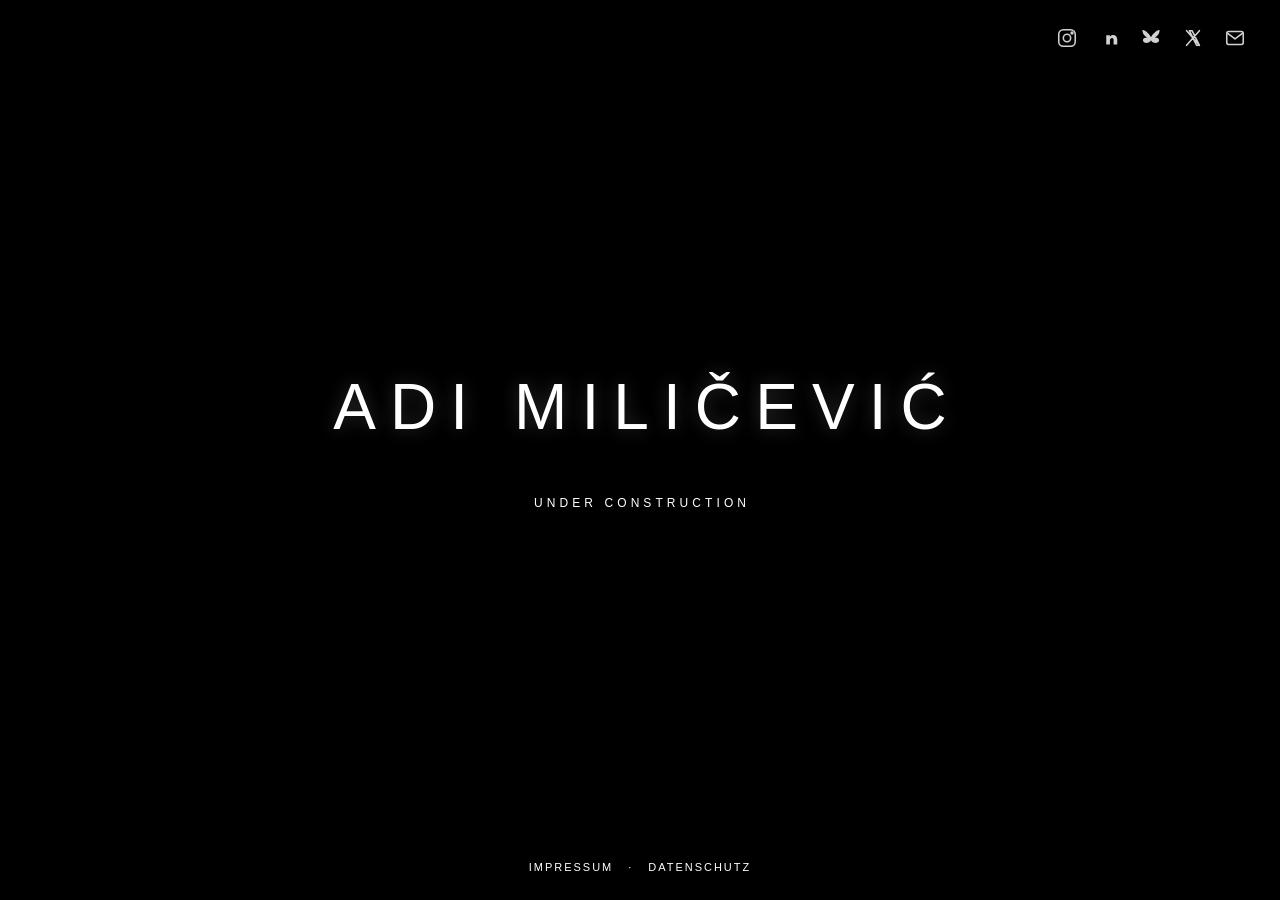
==== commit a0b6eddf: "Add files via upload" ====
--- a/index.html
+++ b/index.html
@@ -1,61 +1,27 @@
 <!doctype html>
 <html lang="de">
 <head>
-  <meta charset="utf-8">
-  <meta name="viewport" content="width=device-width, initial-scale=1, viewport-fit=cover">
-  <title>ADI MILIČEVIĆ</title>
-  <meta name="description" content="ADI MILIČEVIĆ — Under Construction">
-  <link rel="stylesheet" href="style.css">
+<meta charset="utf-8">
+<meta name="viewport" content="width=device-width,initial-scale=1">
+<title>ADI MILIČEVIĆ</title>
+<link rel="stylesheet" href="style.css">
 </head>
 <body>
-  <canvas id="world" aria-hidden="true"></canvas>
+<video class="background-video" autoplay muted loop playsinline aria-hidden="true"><source src="schwarzes-loch-crop.mp4" type="video/mp4"></video>
 
-  <header class="topbar">
-    <div class="socials" aria-label="Social Media und Kontakt">
-      <a href="https://www.instagram.com/adisreef/" target="_blank" rel="noopener noreferrer" aria-label="Instagram">
-        <svg viewBox="0 0 24 24" aria-hidden="true"><rect x="3" y="3" width="18" height="18" rx="5"/><circle cx="12" cy="12" r="4.2"/><circle cx="17.4" cy="6.7" r="1"/></svg>
-      </a>
-      <a href="https://de.linkedin.com/in/adi-milicevic-625405439" target="_blank" rel="noopener noreferrer" aria-label="LinkedIn">
-        <svg viewBox="0 0 24 24" aria-hidden="true"><path d="M5 8.2V19H2V8.2h3ZM3.5 3A1.75 1.75 0 1 1 3.5 6.5 1.75 1.75 0 0 1 3.5 3ZM8 8.2h2.9v1.48h.04c.4-.76 1.38-1.82 3.12-1.82 3.34 0 3.96 2.2 3.96 5.06V19h-3v-5.4c0-1.29-.03-2.95-1.8-2.95-1.8 0-2.08 1.4-2.08 2.85V19H8V8.2Z"/></svg>
-      </a>
-      <a href="https://bsky.app/profile/milicevic.bsky.social" target="_blank" rel="noopener noreferrer" aria-label="Bluesky">
-        <svg viewBox="0 0 24 24" aria-hidden="true"><path d="M12 10.3C11.2 8.7 8.95 4.3 5.65 2.2 2.5.2 1.3.55 1.3 2.1c0 .3.18 2.55.3 3.05.4 1.7 1.85 3.08 3.75 3.7-1.8-.2-3.4.05-4.05 1.1-.75 1.2-.2 3.35 3.1 4.55 1.4.5 3.2.65 4.7.05-.05 1.65-.25 3.15-.65 4.15-.15.4-.1.7.15.7 1.05 0 2.45-2.5 3.4-4.55.95 2.05 2.35 4.55 3.4 4.55.25 0 .3-.3.15-.7-.4-1-.6-2.5-.65-4.15 1.5.6 3.3.45 4.7-.05 3.3-1.2 3.85-3.35 3.1-4.55-.65-1.05-2.25-1.3-4.05-1.1 1.9-.62 3.35-2 3.75-3.7.12-.5.3-2.75.3-3.05 0-1.55-1.2-1.9-4.35.1-3.3 2.1-5.55 6.5-6.35 8.1Z"/></svg>
-      </a>
-      <a href="https://x.com/adimilicevic" target="_blank" rel="noopener noreferrer" aria-label="X">
-        <svg viewBox="0 0 24 24" aria-hidden="true"><path d="M4 3h4.4l4.05 5.7L17.25 3H20l-6.3 7.45L20.3 21h-4.4l-4.55-6.35L5.55 21H2.8l6.7-7.95L4 3Zm3.3 1.8 9.55 14.4h.95L8.25 4.8H7.3Z"/></svg>
-      </a>
-      <a href="mailto:Adi.Milicevic@googlemail.com" aria-label="E-Mail">
-        <svg viewBox="0 0 24 24" aria-hidden="true"><rect x="3" y="5" width="18" height="14" rx="2"/><path d="m4 7 8 6 8-6"/></svg>
-      </a>
-    </div>
-  </header>
+<nav aria-label="Social Media">
+  <a href="https://www.instagram.com/adisreef/" target="_blank" rel="noopener" aria-label="Instagram"><svg viewBox="0 0 24 24"><rect x="3" y="3" width="18" height="18" rx="5"/><circle cx="12" cy="12" r="4"/><circle cx="17.5" cy="6.5" r="1"/></svg></a>
+  <a href="https://de.linkedin.com/in/adi-milicevic-625405439" target="_blank" rel="noopener" aria-label="LinkedIn"><svg viewBox="0 0 24 24"><path d="M5 9v10M5 5.5v.1M9 19V9h4v1.5c.8-1.1 1.9-1.8 3.5-1.8 2.7 0 4.5 1.8 4.5 5.1V19h-4v-4.8c0-1.5-.5-2.3-1.7-2.3-1.4 0-2.3 1-2.3 2.9V19z"/></svg></a>
+  <a href="https://bsky.app/profile/milicevic.bsky.social" target="_blank" rel="noopener" aria-label="Bluesky"><svg viewBox="0 0 24 24"><path d="M12 11.1C10.6 8.2 6.9 4.1 3.5 3.2c-.7-.2-1 .3-.8 1.3.5 2.8 2.2 5.8 5.7 7.1-3.3-.2-5.4 1.1-5.2 3.1.2 2.2 2.9 3.1 5.1 2.5 1.6-.4 2.9-1.4 3.7-2.8.8 1.4 2.1 2.4 3.7 2.8 2.2.6 4.9-.3 5.1-2.5.2-2-1.9-3.3-5.2-3.1 3.5-1.3 5.2-4.3 5.7-7.1.2-1-.1-1.5-.8-1.3-3.4.9-7.1 5-8.5 7.9z"/></svg></a>
+  <a href="https://x.com/adimilicevic" target="_blank" rel="noopener" aria-label="X"><svg viewBox="0 0 24 24"><path d="M5 4l14 16M19 4L5 20M8 4h3l8 16h-3z"/></svg></a>
+  <a href="mailto:Adi.Milicevic@googlemail.com" aria-label="E-Mail"><svg viewBox="0 0 24 24"><rect x="3" y="5" width="18" height="14" rx="2"/><path d="m4 7 8 6 8-6"/></svg></a>
+</nav>
 
-  <main>
-    <section class="hero">
-      <div class="title-wrap">
-        <h1>ADI MILIČEVIĆ</h1>
-        <p>UNDER CONSTRUCTION</p>
-      </div>
+<main>
+  <h1>ADI MILIČEVIĆ</h1>
+  <div class="construction">UNDER CONSTRUCTION</div>
+</main>
 
-      <div class="pong-wrap">
-        <div class="pong" id="pong" tabindex="0" aria-label="Pong-Spiel">
-          <div class="score"><span id="playerScore">0</span><span id="computerScore">0</span></div>
-          <div class="paddle player" id="player"></div>
-          <div class="paddle computer" id="computer"></div>
-          <div class="center-line"></div>
-          <div class="ball" id="ball"></div>
-          <div class="pong-hint" id="hint">MOVE MOUSE · W/S · ↑/↓</div>
-        </div>
-      </div>
-    </section>
-  </main>
-
-  <footer>
-    <a href="impressum.html">Impressum</a>
-    <span>·</span>
-    <a href="datenschutz.html">Datenschutz</a>
-  </footer>
-
-  <script src="script.js"></script>
+<footer><a href="impressum.html">IMPRESSUM</a><span>·</span><a href="datenschutz.html">DATENSCHUTZ</a></footer>
 </body>
-</html>
+</html>
--- a/style.css
+++ b/style.css
@@ -1,44 +1,15 @@
-:root{
-  --white:rgba(255,255,255,.92);
-  --soft:rgba(255,255,255,.66);
-  --line:rgba(255,255,255,.34);
-}
 *{box-sizing:border-box}
-html,body{margin:0;width:100%;height:100%;overflow:hidden;background:#02050b;color:#fff;font-family:Arial,Helvetica,sans-serif}
-body{min-height:100svh}
-#world{position:fixed;inset:0;width:100%;height:100%;display:block;z-index:0}
-.topbar{position:fixed;top:0;left:0;right:0;height:76px;z-index:20;display:flex;justify-content:flex-end;align-items:center;padding:0 34px}
-.socials{display:flex;gap:18px;align-items:center}
-.socials a{width:25px;height:25px;display:grid;place-items:center;color:rgba(255,255,255,.82);opacity:.78;transition:opacity .25s,transform .25s}
-.socials a:hover{opacity:1;transform:translateY(-1px)}
-.socials svg{width:22px;height:22px;fill:none;stroke:currentColor;stroke-width:1.55;stroke-linecap:round;stroke-linejoin:round}
-.socials a:nth-child(2) svg,.socials a:nth-child(3) svg,.socials a:nth-child(4) svg{fill:currentColor;stroke:none}
-.hero{position:relative;z-index:10;height:100svh;min-height:620px;display:flex;flex-direction:column;align-items:center}
-.title-wrap{position:absolute;top:12.5vh;text-align:center;pointer-events:none}
-h1{margin:0;font-size:clamp(38px,6vw,82px);font-weight:300;letter-spacing:.17em;text-indent:.17em;line-height:1.05;text-shadow:0 2px 24px rgba(0,0,0,.35)}
-.title-wrap p{margin:17px 0 0;font-size:clamp(11px,1.1vw,15px);letter-spacing:.48em;text-indent:.48em;color:rgba(255,255,255,.72);font-weight:400}
-.pong-wrap{position:absolute;top:42%;left:50%;transform:translate(-50%,-50%);width:min(660px,72vw);height:min(390px,42vw);min-height:250px;min-width:300px}
-.pong{position:relative;width:100%;height:100%;border:1px solid rgba(255,255,255,.42);background:rgba(0,0,0,.035);box-shadow:0 0 40px rgba(0,0,0,.13),inset 0 0 50px rgba(255,255,255,.025);overflow:hidden;outline:none;cursor:none}
-.center-line{position:absolute;top:0;bottom:0;left:50%;border-left:1px dashed rgba(255,255,255,.23)}
-.paddle{position:absolute;width:5px;height:18%;top:41%;background:rgba(255,255,255,.88);box-shadow:0 0 12px rgba(255,255,255,.45);border-radius:2px}
-.player{left:18px}.computer{right:18px}
-.ball{position:absolute;width:8px;height:8px;left:50%;top:50%;margin:-4px;border-radius:50%;background:#fff;box-shadow:0 0 15px rgba(255,255,255,.85)}
-.score{position:absolute;top:15px;left:50%;transform:translateX(-50%);z-index:4;display:flex;gap:65px;font-size:13px;letter-spacing:.25em;color:rgba(255,255,255,.72)}
-.pong-hint{position:absolute;bottom:14px;left:50%;transform:translateX(-50%);font-size:8px;letter-spacing:.28em;color:rgba(255,255,255,.45);white-space:nowrap;transition:opacity .4s}
-footer{position:fixed;z-index:20;bottom:24px;left:50%;transform:translateX(-50%);display:flex;gap:9px;font-size:10px;letter-spacing:.2em;color:rgba(255,255,255,.57)}
-footer a{color:inherit;text-decoration:none}
-footer a:hover{color:#fff}
-@media(max-width:700px){
-  .topbar{padding:0 20px}
-  .socials{gap:12px}
-  .title-wrap{top:13vh}
-  h1{font-size:clamp(28px,8vw,48px);letter-spacing:.11em;text-indent:.11em}
-  .title-wrap p{font-size:9px;letter-spacing:.32em;text-indent:.32em}
-  .pong-wrap{top:44%;width:86vw;height:54vw;min-height:235px}
-  .paddle{width:4px}
-  .player{left:11px}.computer{right:11px}
-}
-
-.legal{position:relative;z-index:10;max-width:760px;margin:0 auto;padding:90px 24px;color:rgba(255,255,255,.9);line-height:1.65}
-.legal h1{font-size:42px;letter-spacing:.08em;text-indent:0;margin-bottom:32px}
-.legal a{color:#fff}
+html,body{width:100%;height:100%;margin:0}
+body{background:#000;color:#fff;font-family:Arial,Helvetica,sans-serif;overflow:hidden}
+.background-video{position:fixed;inset:0;width:100%;height:100%;object-fit:cover;object-position:center center;z-index:0;pointer-events:none;background:#000}
+nav{position:fixed;top:27px;right:34px;display:flex;align-items:center;gap:20px;z-index:10}
+nav a{width:22px;height:22px;display:block;color:#fff;opacity:.82;transition:opacity .25s ease,transform .25s ease}
+nav a:hover{opacity:1;transform:translateY(-3px) scale(1.12)}
+nav svg{width:100%;height:100%;fill:none;stroke:currentColor;stroke-width:1.7;stroke-linecap:round;stroke-linejoin:round}
+nav a:nth-child(2) svg,nav a:nth-child(3) svg{fill:currentColor;stroke:none}
+main{height:100vh;display:flex;flex-direction:column;align-items:center;justify-content:center;padding-bottom:20px}
+h1{position:relative;z-index:2;margin:0 0 30px;font-size:clamp(32px,5vw,68px);font-weight:300;letter-spacing:.22em;padding-left:.22em;text-shadow:0 0 18px rgba(255,255,255,.2)}
+.construction{position:relative;z-index:2;margin-top:22px;font-size:12px;letter-spacing:.34em;padding-left:.34em}
+footer{position:fixed;left:0;right:0;bottom:27px;display:flex;justify-content:center;align-items:center;gap:15px;font-size:11px;letter-spacing:.18em;z-index:10}
+footer a{color:#fff;text-decoration:none}footer a:hover{text-decoration:underline}
+@media(max-width:600px){nav{top:19px;right:18px;gap:14px}nav a{width:20px;height:20px}main{padding-bottom:30px}h1{position:relative;z-index:2;font-size:clamp(25px,8vw,44px);letter-spacing:.16em;padding-left:.16em;margin-bottom:25px}.pong{width:min(86vw,440px)}.construction{position:relative;z-index:2;font-size:9px;letter-spacing:.24em;padding-left:.24em;margin-top:17px}footer{bottom:19px;font-size:9px;gap:11px}}
